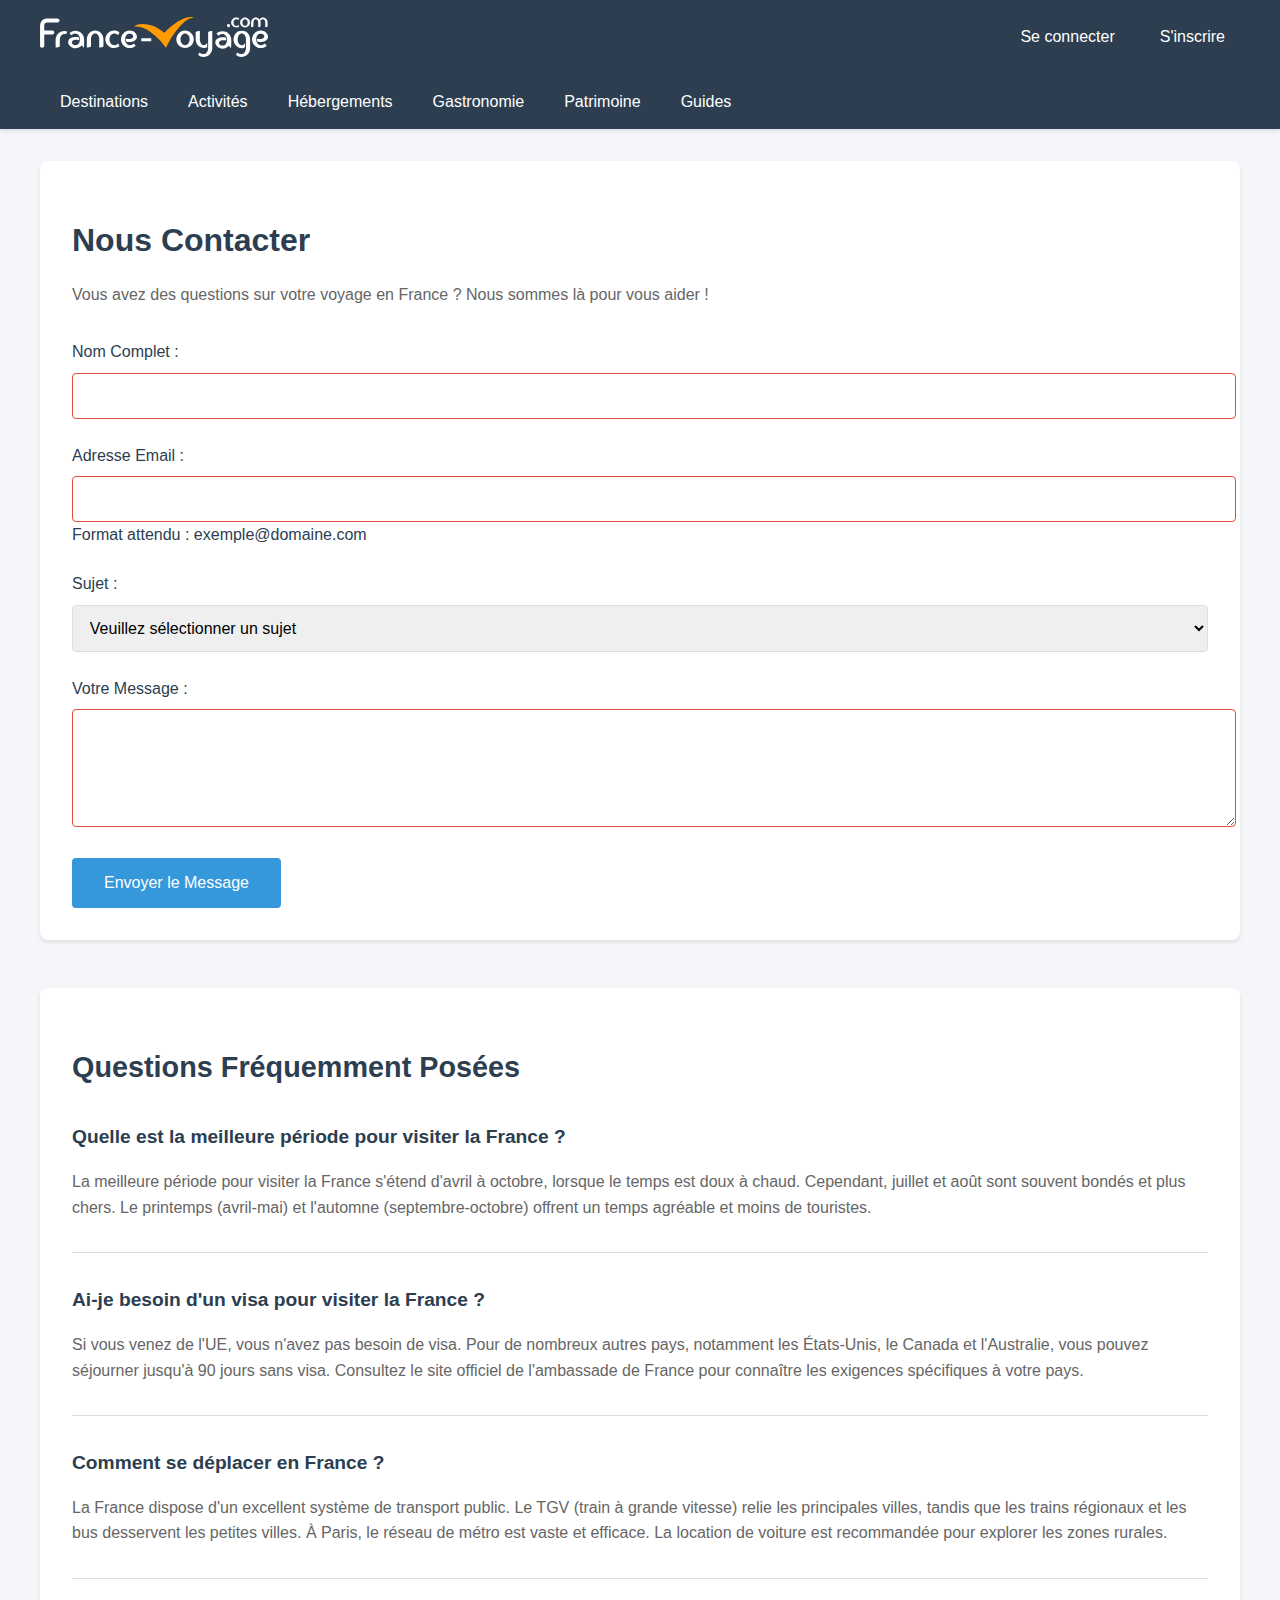
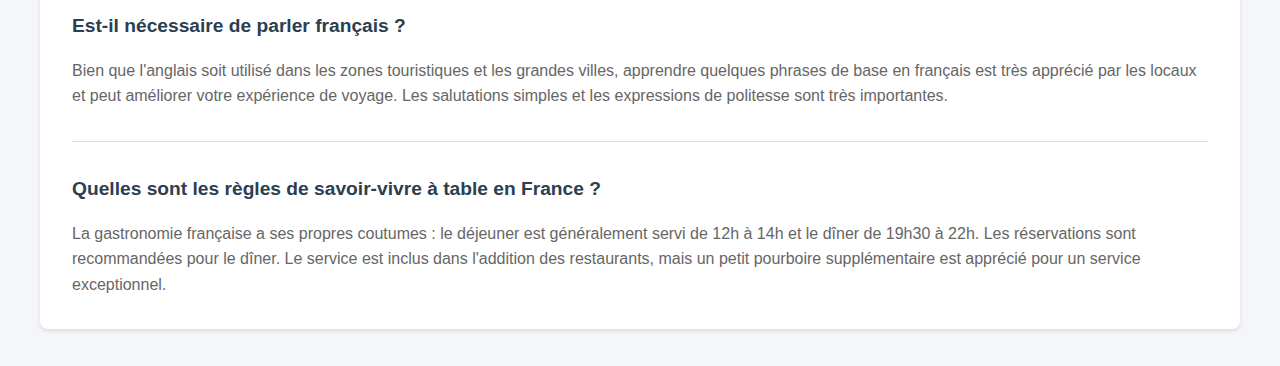
==== page/contact.html @ 41523164 "add css" ====
<!DOCTYPE html>
<html lang="fr">
  <head>
    <meta charset="UTF-8" />
    <meta name="viewport" content="width=device-width, initial-scale=1.0" />
    <meta
      name="description"
      content="Contactez-nous pour toutes vos questions sur le voyage en France. Trouvez des réponses aux questions fréquentes sur le tourisme français."
    />
    <link rel="stylesheet" type="text/css" href="../css/header.css" />
    <link rel="stylesheet" type="text/css" href="../css/contact.css" />
    <title>Nous Contacter | Guide de Voyage en France</title>
  </head>
  <body>
    <header role="banner">
      <div class="top-header">
        <div class="logo">
          <img src="/image/logo_name.svg" alt="Logo France Voyage" />
        </div>
        <div class="nav-buttons">
          <a href="#" aria-label="Se connecter">Se connecter</a>
          <a href="#" aria-label="S'inscrire">S'inscrire</a>
        </div>
      </div>

      <nav aria-label="Navigation principale">
        <div class="main-nav">
          <a href="#" aria-label="Destinations">Destinations</a>
          <a href="#" aria-label="Activités">Activités</a>
          <a href="#" aria-label="Hébergements">Hébergements</a>
          <a href="#" aria-label="Gastronomie">Gastronomie</a>
          <a href="#" aria-label="Patrimoine">Patrimoine</a>
          <a href="#" aria-label="Guides de voyage">Guides</a>
        </div>
      </nav>
    </header>
    <main id="contenu-principal" role="main">
      <section class="contact-form" aria-labelledby="titre-contact">
        <h1 id="titre-contact">Nous Contacter</h1>
        <p>
          Vous avez des questions sur votre voyage en France ? Nous sommes là
          pour vous aider !
        </p>
        <form
          action="/submit-form"
          method="POST"
          aria-label="Formulaire de contact"
          novalidate
        >
          <div class="form-group">
            <label for="nom">Nom Complet :</label>
            <input
              type="text"
              id="nom"
              name="nom"
              required
              aria-required="true"
              autocomplete="name"
              minlength="2"
              aria-invalid="false"
            />
          </div>
          <div class="form-group">
            <label for="email">Adresse Email :</label>
            <input
              type="email"
              id="email"
              name="email"
              required
              aria-required="true"
              autocomplete="email"
              aria-invalid="false"
              aria-describedby="email-aide"
            />
            <span id="email-aide" class="aide-formulaire"
              >Format attendu : exemple@domaine.com</span
            >
          </div>
          <div class="form-group">
            <label for="sujet">Sujet :</label>
            <select id="sujet" name="sujet" required aria-required="true">
              <option value="">Veuillez sélectionner un sujet</option>
              <option value="general">Question Générale</option>
              <option value="reservation">Questions de Réservation</option>
              <option value="transport">Transport</option>
              <option value="hebergement">Hébergement</option>
            </select>
          </div>
          <div class="form-group">
            <label for="message">Votre Message :</label>
            <textarea
              id="message"
              name="message"
              rows="5"
              required
              aria-required="true"
              aria-invalid="false"
              minlength="10"
            ></textarea>
          </div>
          <button type="submit" aria-label="Envoyer le formulaire de contact">
            Envoyer le Message
          </button>
        </form>
      </section>

      <section class="faq" aria-labelledby="titre-faq">
        <h2 id="titre-faq">Questions Fréquemment Posées</h2>

        <div class="faq-item" role="article">
          <h3 id="faq-periode">
            Quelle est la meilleure période pour visiter la France ?
          </h3>
          <p>
            La meilleure période pour visiter la France s'étend d'avril à
            octobre, lorsque le temps est doux à chaud. Cependant, juillet et
            août sont souvent bondés et plus chers. Le printemps (avril-mai) et
            l'automne (septembre-octobre) offrent un temps agréable et moins de
            touristes.
          </p>
        </div>

        <div class="faq-item" role="article">
          <h3 id="faq-visa">Ai-je besoin d'un visa pour visiter la France ?</h3>
          <p>
            Si vous venez de l'UE, vous n'avez pas besoin de visa. Pour de
            nombreux autres pays, notamment les États-Unis, le Canada et
            l'Australie, vous pouvez séjourner jusqu'à 90 jours sans visa.
            Consultez le site officiel de l'ambassade de France pour connaître
            les exigences spécifiques à votre pays.
          </p>
        </div>

        <div class="faq-item" role="article">
          <h3 id="faq-transport">Comment se déplacer en France ?</h3>
          <p>
            La France dispose d'un excellent système de transport public. Le TGV
            (train à grande vitesse) relie les principales villes, tandis que
            les trains régionaux et les bus desservent les petites villes. À
            Paris, le réseau de métro est vaste et efficace. La location de
            voiture est recommandée pour explorer les zones rurales.
          </p>
        </div>

        <div class="faq-item" role="article">
          <h3 id="faq-langue">Est-il nécessaire de parler français ?</h3>
          <p>
            Bien que l'anglais soit utilisé dans les zones touristiques et les
            grandes villes, apprendre quelques phrases de base en français est
            très apprécié par les locaux et peut améliorer votre expérience de
            voyage. Les salutations simples et les expressions de politesse sont
            très importantes.
          </p>
        </div>

        <div class="faq-item" role="article">
          <h3 id="faq-repas">
            Quelles sont les règles de savoir-vivre à table en France ?
          </h3>
          <p>
            La gastronomie française a ses propres coutumes : le déjeuner est
            généralement servi de 12h à 14h et le dîner de 19h30 à 22h. Les
            réservations sont recommandées pour le dîner. Le service est inclus
            dans l'addition des restaurants, mais un petit pourboire
            supplémentaire est apprécié pour un service exceptionnel.
          </p>
        </div>
      </section>
    </main>
    <footer role="contentinfo"></footer>
  </body>
</html>
---- css/header.css ----
:root {
  --white: #ffffff;
  --primary-color: #2c3e50;
  --secondary-color: #3498db;
  --text-color: #2c3e50;
  --light-gray: #f5f6fa;
}

/* En-tête */
header {
  background-color: var(--white);
  box-shadow: 0 2px 4px rgba(0, 0, 0, 0.1);
  position: relative;
  z-index: 100;
  background-color: var(--primary-color);
}

.top-header {
  display: flex;
  justify-content: space-between;
  align-items: center;
  padding: 1rem;
  max-width: 1200px;
  margin: 0 auto;
}

.logo {
  display: flex;
  align-items: center;
}

.logo img {
  height: 40px;
  margin-right: 10px;
}

.logo h1 {
  font-size: 1.5rem;
  color: var(--secondary-color);
}

.nav-buttons {
  display: flex;
  gap: 15px;
}

.nav-buttons a {
  text-decoration: none;
  color: var(--white);
  font-weight: 500;
  padding: 8px 15px;
  border-radius: 4px;
  transition: background-color 0.3s;
}

.nav-buttons a:hover,
.nav-buttons a:focus {
  background-color: rgba(255, 255, 255, 0.1);
}

nav {
  background-color: var(--primary-color);
}

.main-nav {
  display: flex;
  max-width: 1200px;
  margin: 0 auto;
}

.main-nav a {
  color: var(--white);
  text-decoration: none;
  padding: 15px 20px;
  font-weight: 500;
  transition: background-color 0.3s;
}

.main-nav a:hover,
.main-nav a:focus {
  background-color: rgba(255, 255, 255, 0.1);
}

/* Responsive Design */
@media (max-width: 768px) {
  .top-header {
    flex-direction: column;
    gap: 1rem;
  }

  .main-nav {
    flex-wrap: wrap;
    justify-content: center;
  }

  .nav-buttons {
    width: 100%;
    justify-content: center;
  }
}
---- css/contact.css ----
/* Base styles and variables */
:root {
  --primary-color: #2c3e50;
  --secondary-color: #3498db;
  --background-color: #f5f6fa;
  --text-color: #2c3e50;
  --border-color: #dcdde1;
  --success-color: #27ae60;
  --error-color: #e74c3c;
  --shadow: 0 2px 4px rgba(0, 0, 0, 0.1);
  --transition: all 0.3s ease;
}

/* General styles */
body {
  font-family: "Segoe UI", Tahoma, Geneva, Verdana, sans-serif;
  line-height: 1.6;
  color: var(--text-color);
  background-color: var(--background-color);
  margin: 0;
  padding: 0;
}

main {
  max-width: 1200px;
  margin: 2rem auto;
  padding: 0 1rem;
}

/* Contact Form Section */
.contact-form {
  background: white;
  padding: 2rem;
  border-radius: 8px;
  box-shadow: var(--shadow);
  margin-bottom: 3rem;
}

.contact-form h1 {
  color: var(--primary-color);
  margin-bottom: 1rem;
  font-size: 2rem;
}

.contact-form p {
  color: #666;
  margin-bottom: 2rem;
}

/* Form styles */
.form-group {
  margin-bottom: 1.5rem;
}

label {
  display: block;
  margin-bottom: 0.5rem;
  color: var(--primary-color);
  font-weight: 500;
}

input,
select,
textarea {
  width: 100%;
  padding: 0.8rem;
  border: 1px solid var(--border-color);
  border-radius: 4px;
  font-size: 1rem;
  transition: var(--transition);
}

input:focus,
select:focus,
textarea:focus {
  outline: none;
  border-color: var(--secondary-color);
  box-shadow: 0 0 0 2px rgba(52, 152, 219, 0.2);
}

button[type="submit"] {
  background-color: var(--secondary-color);
  color: white;
  padding: 1rem 2rem;
  border: none;
  border-radius: 4px;
  font-size: 1rem;
  cursor: pointer;
  transition: var(--transition);
}

button[type="submit"]:hover {
  background-color: #2980b9;
  transform: translateY(-1px);
}

button[type="submit"]:active {
  transform: translateY(0);
}

/* FAQ Section */
.faq {
  background: white;
  padding: 2rem;
  border-radius: 8px;
  box-shadow: var(--shadow);
}

.faq h2 {
  color: var(--primary-color);
  margin-bottom: 2rem;
  font-size: 1.8rem;
}

.faq-item {
  margin-bottom: 2rem;
  padding-bottom: 2rem;
  border-bottom: 1px solid var(--border-color);
}

.faq-item:last-child {
  border-bottom: none;
  margin-bottom: 0;
  padding-bottom: 0;
}

.faq-item h3 {
  color: var(--primary-color);
  margin-bottom: 1rem;
  font-size: 1.2rem;
}

.faq-item p {
  color: #666;
  margin: 0;
}

/* Responsive Design */
@media (max-width: 768px) {
  main {
    margin: 1rem auto;
  }

  .contact-form,
  .faq {
    padding: 1.5rem;
  }

  button[type="submit"] {
    width: 100%;
  }
}

/* Accessibility */
@media (prefers-reduced-motion: reduce) {
  * {
    transition: none !important;
  }
}

/* Focus styles for accessibility */
:focus {
  outline: 2px solid var(--secondary-color);
  outline-offset: 2px;
}

/* Form validation visual feedback */
input:invalid,
textarea:invalid {
  border-color: var(--error-color);
}

input:valid,
textarea:valid {
  border-color: var(--success-color);
}

/* Print styles */
@media print {
  .contact-form button {
    display: none;
  }

  body {
    background: white;
  }

  .contact-form,
  .faq {
    box-shadow: none;
    border: 1px solid #ddd;
  }
}
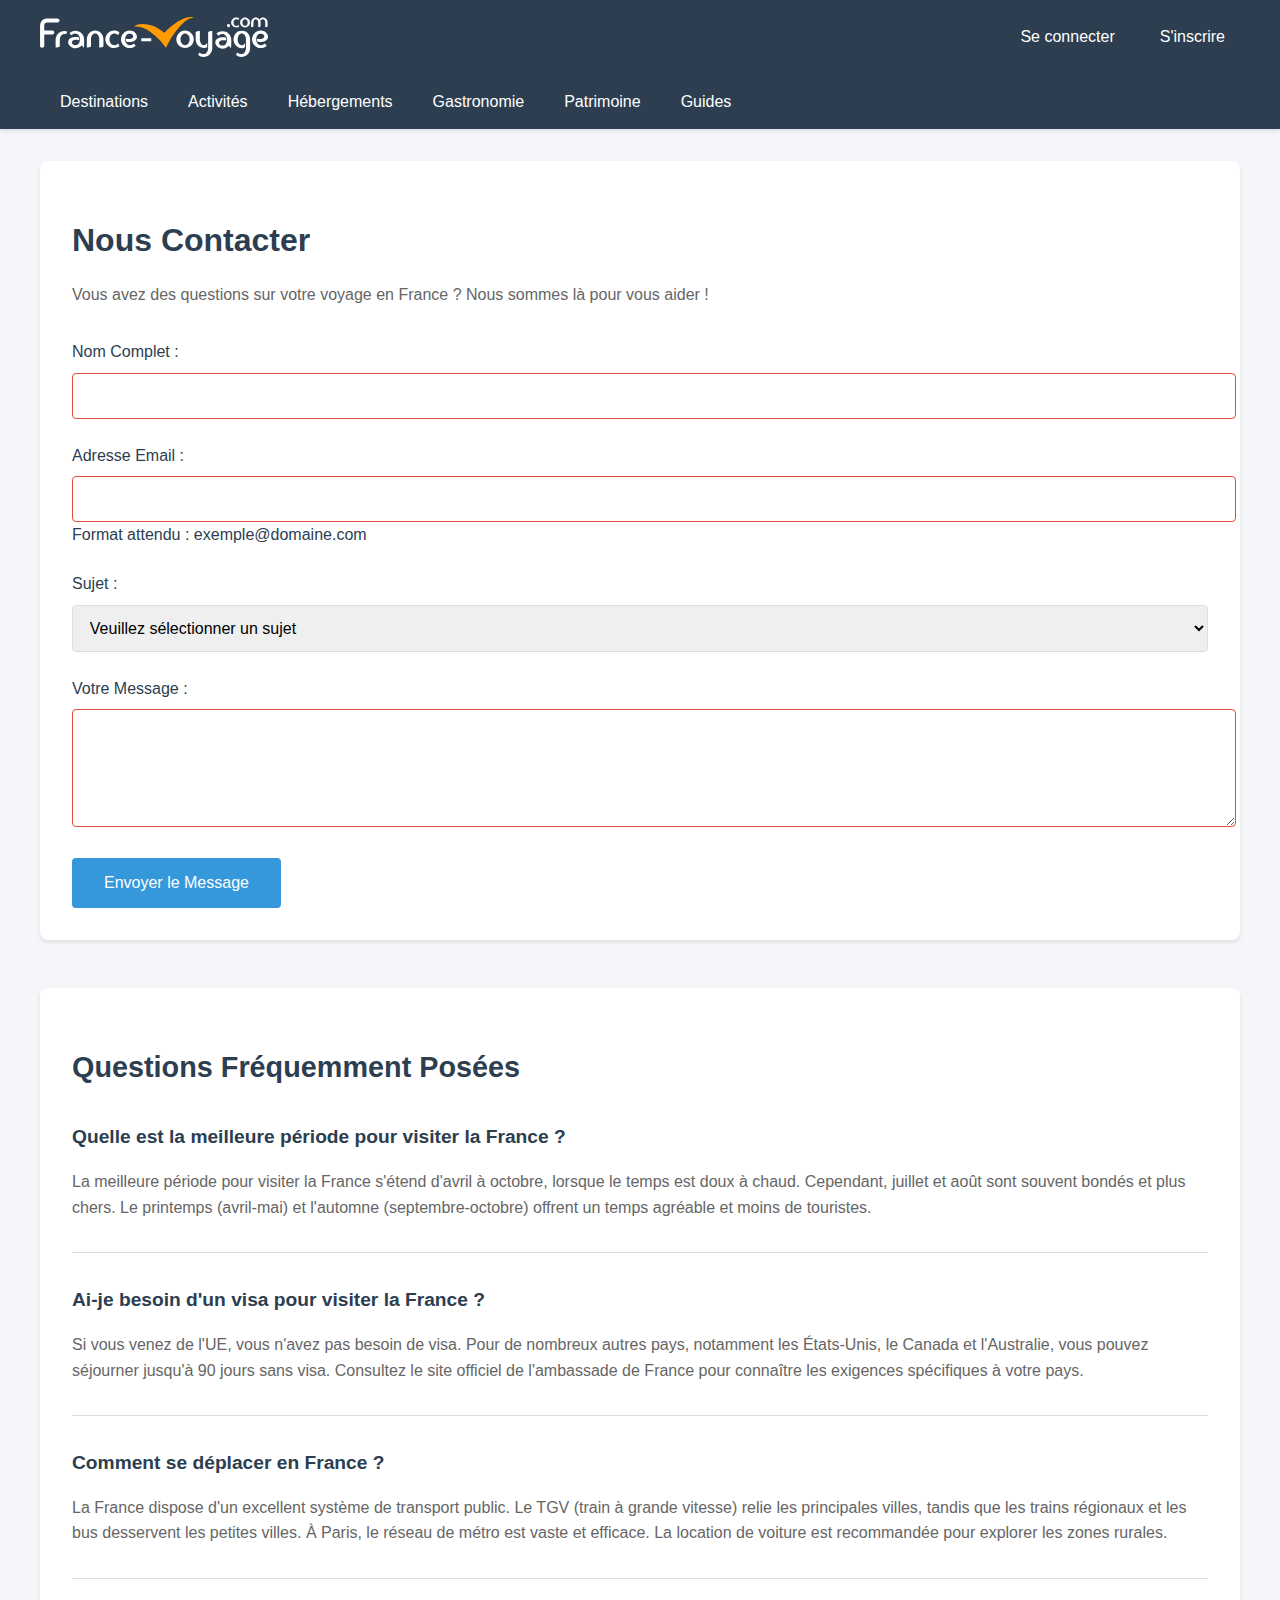
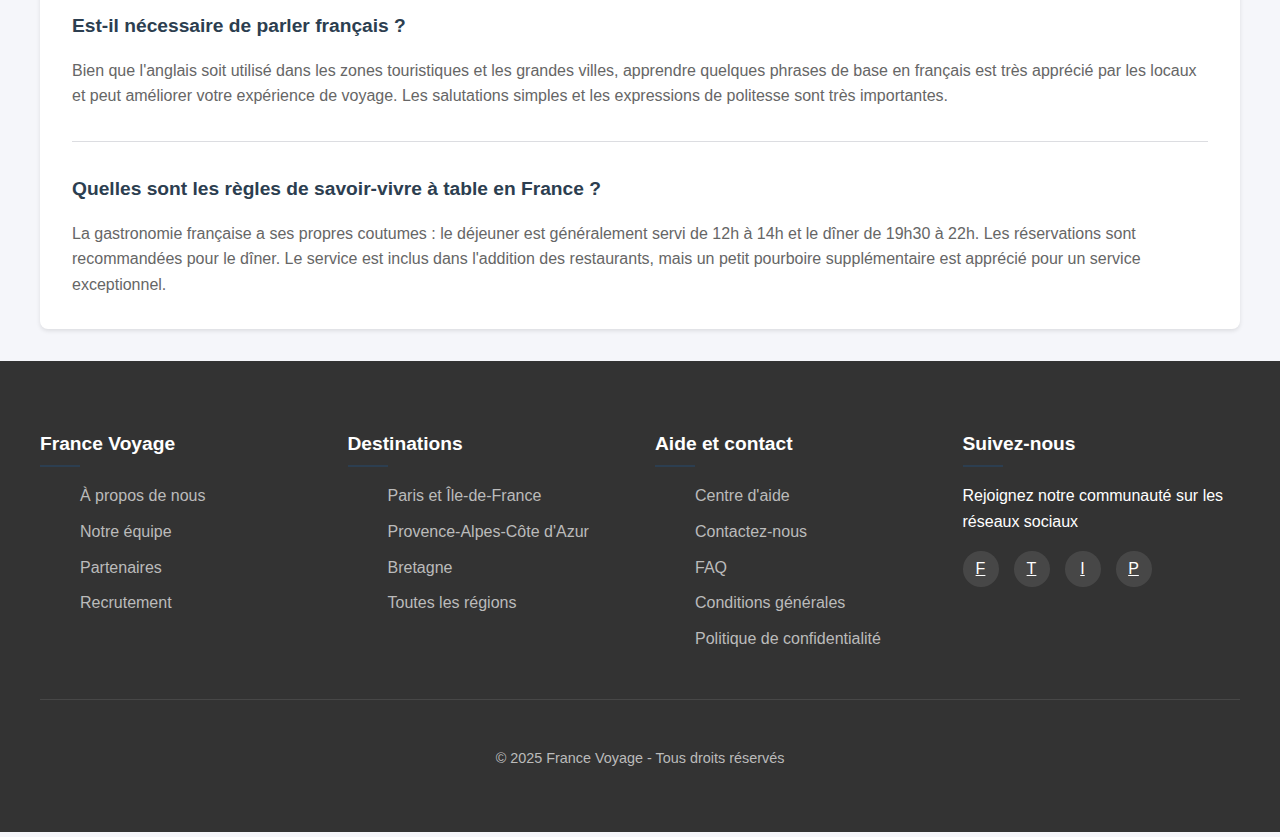
==== commit 72a469af: "feat: footer" ====
--- a/page/contact.html
+++ b/page/contact.html
@@ -167,6 +167,55 @@
         </div>
       </section>
     </main>
-    <footer role="contentinfo"></footer>
+    <!-- <footer role="contentinfo"></footer> -->
+    <footer>
+        <div class="footer-container">
+            <div class="footer-column">
+                <h3>France Voyage</h3>
+                <ul class="footer-links">
+                    <li><a href="#" aria-label="À propos de nous">À propos de nous</a></li>
+                    <li><a href="#" aria-label="Notre équipe">Notre équipe</a></li>
+                    <li><a href="#" aria-label="Partenaires">Partenaires</a></li>
+                    <li><a href="#" aria-label="Recrutement">Recrutement</a></li>
+                </ul>
+            </div>
+    
+            <div class="footer-column">
+                <h3>Destinations</h3>
+                <ul class="footer-links">
+                    <li><a href="#" aria-label="Paris et Île-de-France">Paris et Île-de-France</a></li>
+                    <li><a href="#" aria-label="Provence-Alpes-Côte d'Azur">Provence-Alpes-Côte d'Azur</a></li>
+                    <li><a href="#" aria-label="Bretagne">Bretagne</a></li>
+                    <li><a href="#" aria-label="Toutes les régions">Toutes les régions</a></li>
+                </ul>
+            </div>
+    
+            <div class="footer-column">
+                <h3>Aide et contact</h3>
+                <ul class="footer-links">
+                    <li><a href="#" aria-label="Centre d'aide">Centre d'aide</a></li>
+                    <li><a href="#" aria-label="Contactez-nous">Contactez-nous</a></li>
+                    <li><a href="#" aria-label="FAQ">FAQ</a></li>
+                    <li><a href="#" aria-label="Conditions générales">Conditions générales</a></li>
+                    <li><a href="#" aria-label="Politique de confidentialité">Politique de confidentialité</a></li>
+                </ul>
+            </div>
+    
+            <div class="footer-column">
+                <h3>Suivez-nous</h3>
+                <p>Rejoignez notre communauté sur les réseaux sociaux</p>
+                <div class="social-links">
+                    <a href="#" aria-label="Facebook">F</a>
+                    <a href="#" aria-label="Twitter">T</a>
+                    <a href="#" aria-label="Instagram">I</a>
+                    <a href="#" aria-label="Pinterest">P</a>
+                </div>
+            </div>
+        </div>
+    
+        <div class="bottom-footer">
+            <p>&copy; 2025 France Voyage - Tous droits réservés</p>
+        </div>
+    </footer>
   </body>
 </html>
--- a/css/contact.css
+++ b/css/contact.css
@@ -135,6 +135,87 @@
   margin: 0;
 }
 
+footer {
+    background-color: #333;
+    color: var(--white);
+    padding: 3rem 1rem;
+}
+
+.footer-container {
+    max-width: 1200px;
+    margin: 0 auto;
+    display: grid;
+    grid-template-columns: repeat(auto-fit, minmax(250px, 1fr));
+    gap: 30px;
+}
+
+.footer-column h3 {
+    color: var(--white);
+    margin-bottom: 1.5rem;
+    font-size: 1.2rem;
+    position: relative;
+}
+
+.footer-column h3::after {
+    content: '';
+    position: absolute;
+    left: 0;
+    bottom: -8px;
+    width: 40px;
+    height: 2px;
+    background-color: var(--primary-color);
+}
+
+.footer-links {
+    list-style: none;
+}
+
+.footer-links li {
+    margin-bottom: 10px;
+}
+
+.footer-links a {
+    color: #bbb;
+    text-decoration: none;
+    transition: color 0.3s;
+}
+
+.footer-links a:hover, .footer-links a:focus {
+    color: var(--white);
+}
+
+.social-links {
+    display: flex;
+    gap: 15px;
+    margin-top: 15px;
+}
+
+.social-links a {
+    display: inline-block;
+    width: 36px;
+    height: 36px;
+    background-color: rgba(255, 255, 255, 0.1);
+    border-radius: 50%;
+    text-align: center;
+    line-height: 36px;
+    color: var(--white);
+    transition: background-color 0.3s;
+}
+
+.social-links a:hover, .social-links a:focus {
+    background-color: var(--primary-color);
+}
+
+.bottom-footer {
+    max-width: 1200px;
+    margin: 2rem auto 0;
+    padding-top: 2rem;
+    border-top: 1px solid rgba(255, 255, 255, 0.1);
+    text-align: center;
+    color: #bbb;
+    font-size: 0.9rem;
+}
+
 /* Responsive Design */
 @media (max-width: 768px) {
   main {
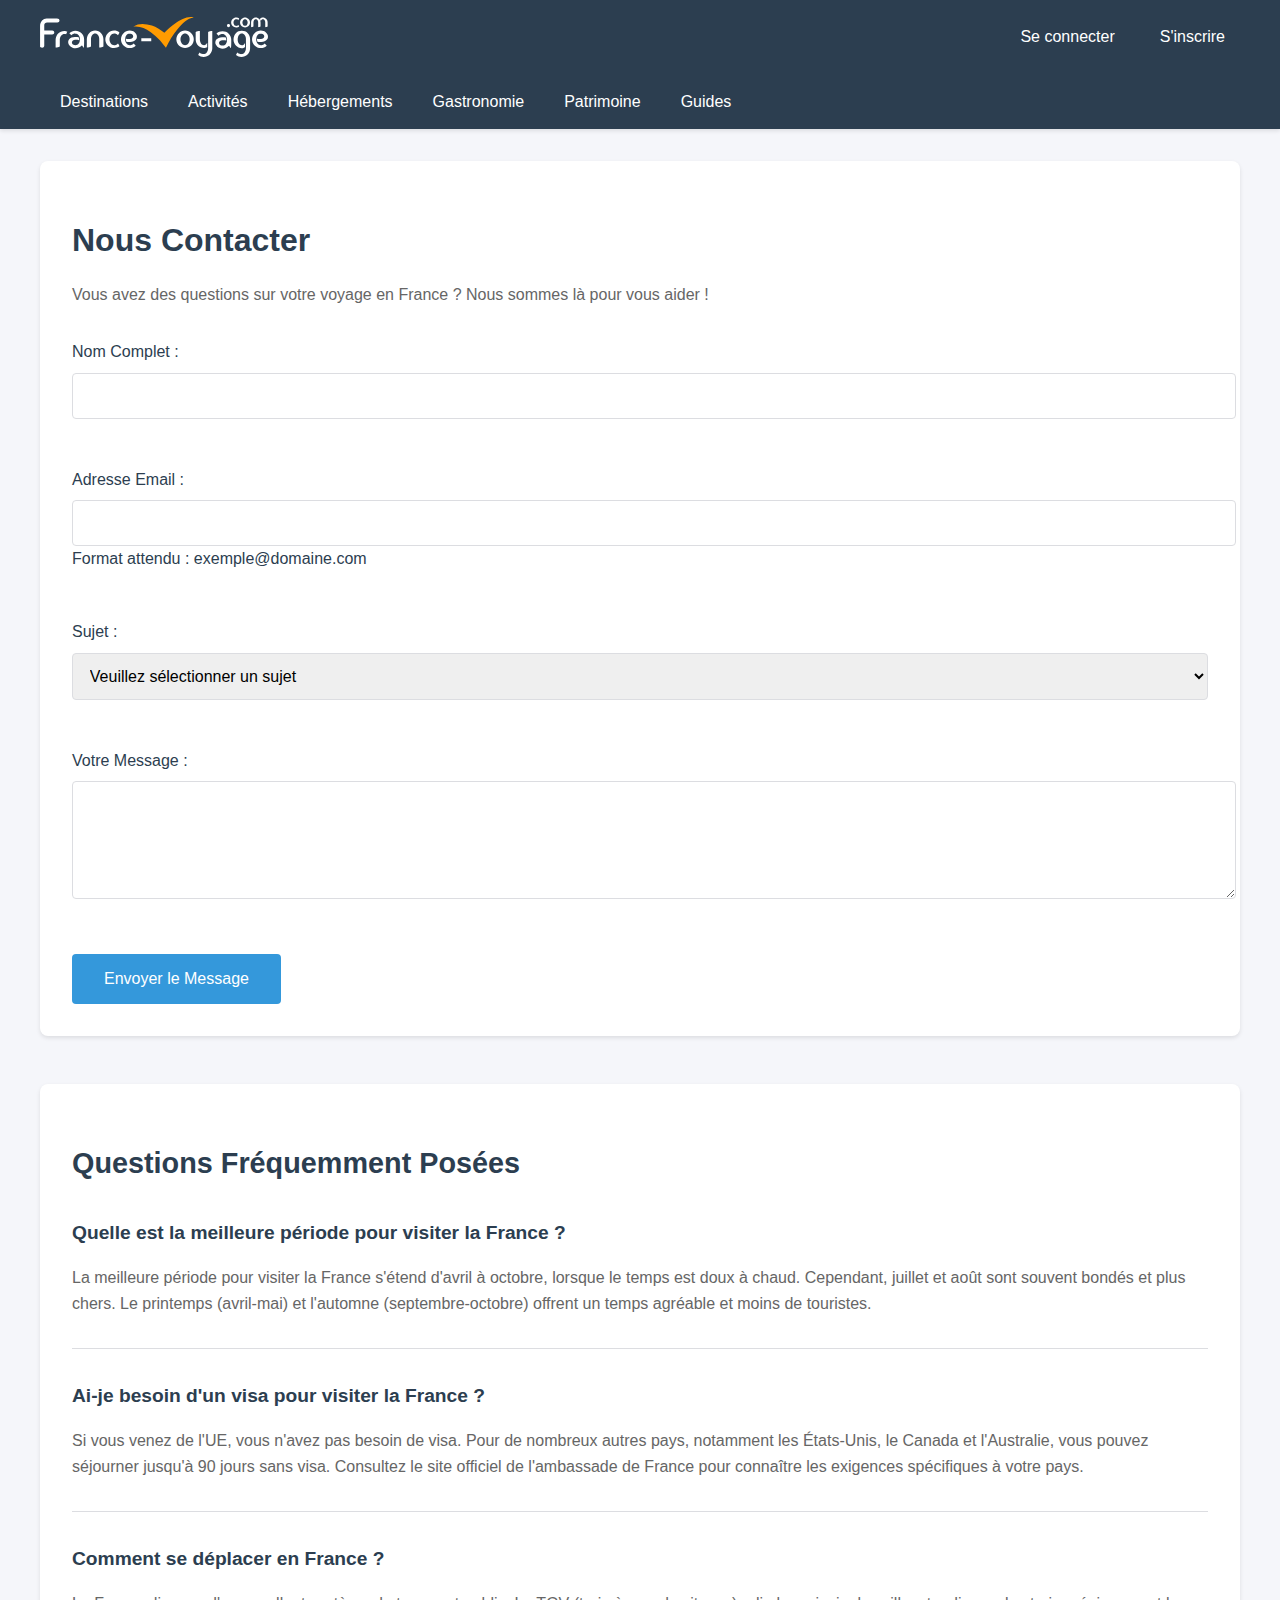
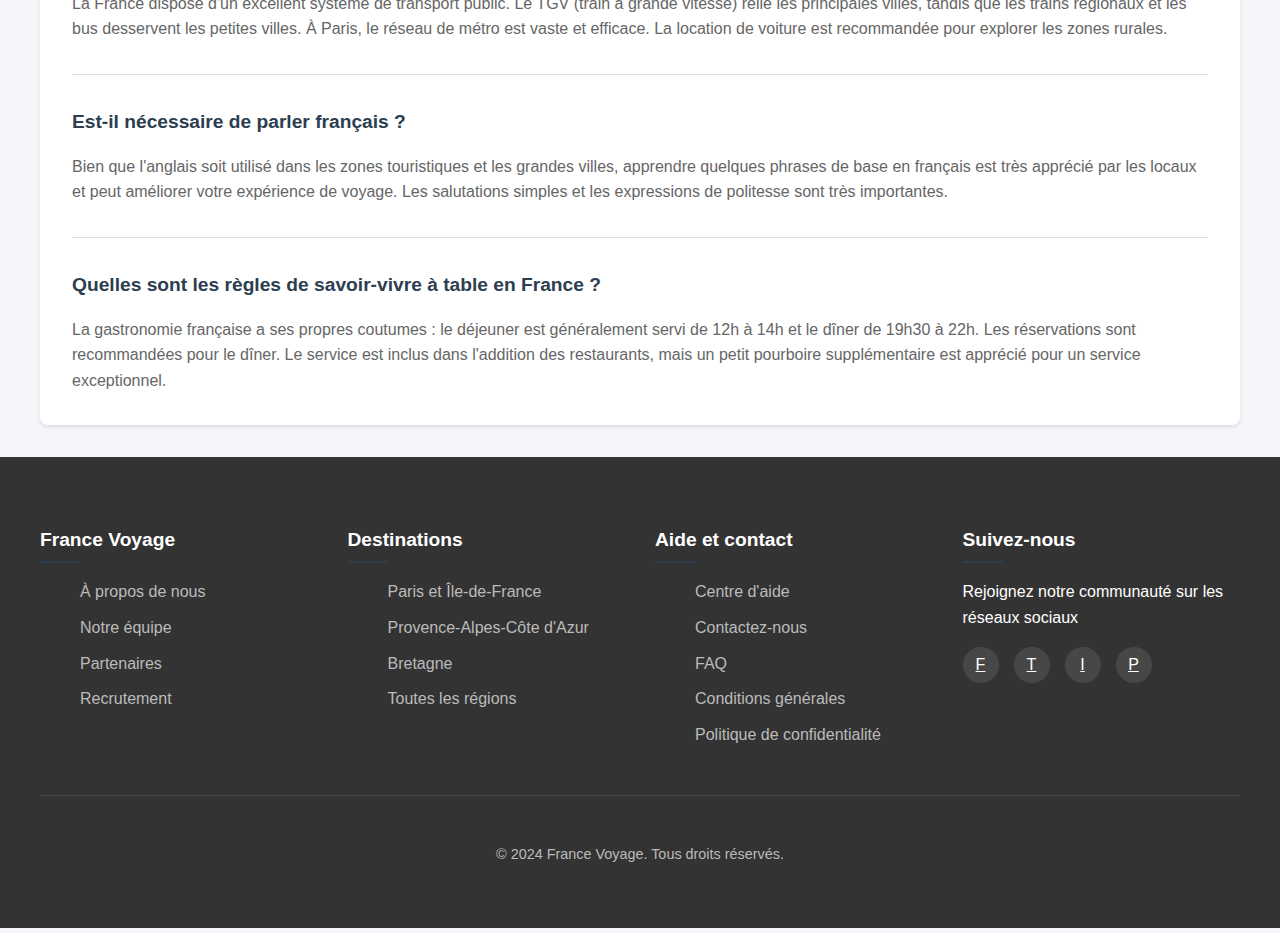
==== commit 7a669336: "feat: gestion des erreurs avec VoiceOver" ====
--- a/page/contact.html
+++ b/page/contact.html
@@ -46,6 +46,7 @@
           method="POST"
           aria-label="Formulaire de contact"
           novalidate
+          class="contact-form-validate"
         >
           <div class="form-group">
             <label for="nom">Nom Complet :</label>
@@ -58,7 +59,9 @@
               autocomplete="name"
               minlength="2"
               aria-invalid="false"
+              aria-describedby="nom-error"
             />
+            <div id="nom-error" class="error-message" role="alert"></div>
           </div>
           <div class="form-group">
             <label for="email">Adresse Email :</label>
@@ -70,21 +73,30 @@
               aria-required="true"
               autocomplete="email"
               aria-invalid="false"
-              aria-describedby="email-aide"
+              aria-describedby="email-error email-aide"
             />
             <span id="email-aide" class="aide-formulaire"
               >Format attendu : exemple@domaine.com</span
             >
+            <div id="email-error" class="error-message" role="alert"></div>
           </div>
           <div class="form-group">
             <label for="sujet">Sujet :</label>
-            <select id="sujet" name="sujet" required aria-required="true">
+            <select
+              id="sujet"
+              name="sujet"
+              required
+              aria-required="true"
+              aria-invalid="false"
+              aria-describedby="sujet-error"
+            >
               <option value="">Veuillez sélectionner un sujet</option>
               <option value="general">Question Générale</option>
               <option value="reservation">Questions de Réservation</option>
               <option value="transport">Transport</option>
               <option value="hebergement">Hébergement</option>
             </select>
+            <div id="sujet-error" class="error-message" role="alert"></div>
           </div>
           <div class="form-group">
             <label for="message">Votre Message :</label>
@@ -96,7 +108,9 @@
               aria-required="true"
               aria-invalid="false"
               minlength="10"
+              aria-describedby="message-error"
             ></textarea>
+            <div id="message-error" class="error-message" role="alert"></div>
           </div>
           <button type="submit" aria-label="Envoyer le formulaire de contact">
             Envoyer le Message
@@ -169,53 +183,74 @@
     </main>
     <!-- <footer role="contentinfo"></footer> -->
     <footer>
-        <div class="footer-container">
-            <div class="footer-column">
-                <h3>France Voyage</h3>
-                <ul class="footer-links">
-                    <li><a href="#" aria-label="À propos de nous">À propos de nous</a></li>
-                    <li><a href="#" aria-label="Notre équipe">Notre équipe</a></li>
-                    <li><a href="#" aria-label="Partenaires">Partenaires</a></li>
-                    <li><a href="#" aria-label="Recrutement">Recrutement</a></li>
-                </ul>
-            </div>
-    
-            <div class="footer-column">
-                <h3>Destinations</h3>
-                <ul class="footer-links">
-                    <li><a href="#" aria-label="Paris et Île-de-France">Paris et Île-de-France</a></li>
-                    <li><a href="#" aria-label="Provence-Alpes-Côte d'Azur">Provence-Alpes-Côte d'Azur</a></li>
-                    <li><a href="#" aria-label="Bretagne">Bretagne</a></li>
-                    <li><a href="#" aria-label="Toutes les régions">Toutes les régions</a></li>
-                </ul>
-            </div>
-    
-            <div class="footer-column">
-                <h3>Aide et contact</h3>
-                <ul class="footer-links">
-                    <li><a href="#" aria-label="Centre d'aide">Centre d'aide</a></li>
-                    <li><a href="#" aria-label="Contactez-nous">Contactez-nous</a></li>
-                    <li><a href="#" aria-label="FAQ">FAQ</a></li>
-                    <li><a href="#" aria-label="Conditions générales">Conditions générales</a></li>
-                    <li><a href="#" aria-label="Politique de confidentialité">Politique de confidentialité</a></li>
-                </ul>
-            </div>
-    
-            <div class="footer-column">
-                <h3>Suivez-nous</h3>
-                <p>Rejoignez notre communauté sur les réseaux sociaux</p>
-                <div class="social-links">
-                    <a href="#" aria-label="Facebook">F</a>
-                    <a href="#" aria-label="Twitter">T</a>
-                    <a href="#" aria-label="Instagram">I</a>
-                    <a href="#" aria-label="Pinterest">P</a>
-                </div>
-            </div>
-        </div>
-    
-        <div class="bottom-footer">
-            <p>&copy; 2025 France Voyage - Tous droits réservés</p>
-        </div>
+      <div class="footer-container">
+        <div class="footer-column">
+          <h3>France Voyage</h3>
+          <ul class="footer-links">
+            <li>
+              <a href="#" aria-label="À propos de nous">À propos de nous</a>
+            </li>
+            <li><a href="#" aria-label="Notre équipe">Notre équipe</a></li>
+            <li><a href="#" aria-label="Partenaires">Partenaires</a></li>
+            <li><a href="#" aria-label="Recrutement">Recrutement</a></li>
+          </ul>
+        </div>
+
+        <div class="footer-column">
+          <h3>Destinations</h3>
+          <ul class="footer-links">
+            <li>
+              <a href="#" aria-label="Paris et Île-de-France"
+                >Paris et Île-de-France</a
+              >
+            </li>
+            <li>
+              <a href="#" aria-label="Provence-Alpes-Côte d'Azur"
+                >Provence-Alpes-Côte d'Azur</a
+              >
+            </li>
+            <li><a href="#" aria-label="Bretagne">Bretagne</a></li>
+            <li>
+              <a href="#" aria-label="Toutes les régions">Toutes les régions</a>
+            </li>
+          </ul>
+        </div>
+
+        <div class="footer-column">
+          <h3>Aide et contact</h3>
+          <ul class="footer-links">
+            <li><a href="#" aria-label="Centre d'aide">Centre d'aide</a></li>
+            <li><a href="#" aria-label="Contactez-nous">Contactez-nous</a></li>
+            <li><a href="#" aria-label="FAQ">FAQ</a></li>
+            <li>
+              <a href="#" aria-label="Conditions générales"
+                >Conditions générales</a
+              >
+            </li>
+            <li>
+              <a href="#" aria-label="Politique de confidentialité"
+                >Politique de confidentialité</a
+              >
+            </li>
+          </ul>
+        </div>
+
+        <div class="footer-column">
+          <h3>Suivez-nous</h3>
+          <p>Rejoignez notre communauté sur les réseaux sociaux</p>
+          <div class="social-links">
+            <a href="#" aria-label="Facebook">F</a>
+            <a href="#" aria-label="Twitter">T</a>
+            <a href="#" aria-label="Instagram">I</a>
+            <a href="#" aria-label="Pinterest">P</a>
+          </div>
+        </div>
+      </div>
+
+      <div class="bottom-footer">
+        <p>&copy; 2024 France Voyage. Tous droits réservés.</p>
+      </div>
     </footer>
+    <script src="../js/contact.js"></script>
   </body>
 </html>
--- a/css/contact.css
+++ b/css/contact.css
@@ -49,6 +49,7 @@
 
 /* Form styles */
 .form-group {
+  position: relative;
   margin-bottom: 1.5rem;
 }
 
@@ -136,84 +137,86 @@
 }
 
 footer {
-    background-color: #333;
-    color: var(--white);
-    padding: 3rem 1rem;
+  background-color: #333;
+  color: var(--white);
+  padding: 3rem 1rem;
 }
 
 .footer-container {
-    max-width: 1200px;
-    margin: 0 auto;
-    display: grid;
-    grid-template-columns: repeat(auto-fit, minmax(250px, 1fr));
-    gap: 30px;
+  max-width: 1200px;
+  margin: 0 auto;
+  display: grid;
+  grid-template-columns: repeat(auto-fit, minmax(250px, 1fr));
+  gap: 30px;
 }
 
 .footer-column h3 {
-    color: var(--white);
-    margin-bottom: 1.5rem;
-    font-size: 1.2rem;
-    position: relative;
+  color: var(--white);
+  margin-bottom: 1.5rem;
+  font-size: 1.2rem;
+  position: relative;
 }
 
 .footer-column h3::after {
-    content: '';
-    position: absolute;
-    left: 0;
-    bottom: -8px;
-    width: 40px;
-    height: 2px;
-    background-color: var(--primary-color);
+  content: "";
+  position: absolute;
+  left: 0;
+  bottom: -8px;
+  width: 40px;
+  height: 2px;
+  background-color: var(--primary-color);
 }
 
 .footer-links {
-    list-style: none;
+  list-style: none;
 }
 
 .footer-links li {
-    margin-bottom: 10px;
+  margin-bottom: 10px;
 }
 
 .footer-links a {
-    color: #bbb;
-    text-decoration: none;
-    transition: color 0.3s;
-}
-
-.footer-links a:hover, .footer-links a:focus {
-    color: var(--white);
+  color: #bbb;
+  text-decoration: none;
+  transition: color 0.3s;
+}
+
+.footer-links a:hover,
+.footer-links a:focus {
+  color: var(--white);
 }
 
 .social-links {
-    display: flex;
-    gap: 15px;
-    margin-top: 15px;
+  display: flex;
+  gap: 15px;
+  margin-top: 15px;
 }
 
 .social-links a {
-    display: inline-block;
-    width: 36px;
-    height: 36px;
-    background-color: rgba(255, 255, 255, 0.1);
-    border-radius: 50%;
-    text-align: center;
-    line-height: 36px;
-    color: var(--white);
-    transition: background-color 0.3s;
-}
-
-.social-links a:hover, .social-links a:focus {
-    background-color: var(--primary-color);
+  display: inline-block;
+  width: 36px;
+  height: 36px;
+  background-color: rgba(255, 255, 255, 0.1);
+  border-radius: 50%;
+  text-align: center;
+  line-height: 36px;
+  color: var(--white);
+  transition: background-color 0.3s;
+}
+
+.social-links a:hover,
+.social-links a:focus {
+  background-color: var(--primary-color);
 }
 
 .bottom-footer {
-    max-width: 1200px;
-    margin: 2rem auto 0;
-    padding-top: 2rem;
-    border-top: 1px solid rgba(255, 255, 255, 0.1);
-    text-align: center;
-    color: #bbb;
-    font-size: 0.9rem;
+  max-width: 1200px;
+  margin: 2rem auto 0;
+  padding-top: 2rem;
+  border-top: 1px solid rgba(255, 255, 255, 0.1);
+  text-align: center;
+  color: #bbb;
+  font-size: 0.9rem;
 }
 
 /* Responsive Design */
@@ -245,15 +248,51 @@
   outline-offset: 2px;
 }
 
-/* Form validation visual feedback */
+/* Remove these general invalid/valid styles as they're causing the constant red color */
 input:invalid,
-textarea:invalid {
-  border-color: var(--error-color);
-}
-
+textarea:invalid,
 input:valid,
 textarea:valid {
+  border-color: var(--border-color); /* Reset to default border color */
+}
+
+/* Update the form validation styles */
+.form-group input,
+.form-group select,
+.form-group textarea {
+  border: 1px solid var(--border-color);
+  transition: all 0.3s ease;
+}
+
+/* Styles for error state */
+.form-group.has-error input,
+.form-group.has-error select,
+.form-group.has-error textarea {
+  border-color: var(--error-color);
+  background-color: rgba(231, 76, 60, 0.05);
+}
+
+/* Styles for success state */
+.form-group.is-valid input,
+.form-group.is-valid select,
+.form-group.is-valid textarea {
   border-color: var(--success-color);
+  background-color: rgba(39, 174, 96, 0.05);
+}
+
+/* Focus styles for different states */
+.form-group.has-error input:focus,
+.form-group.has-error select:focus,
+.form-group.has-error textarea:focus {
+  border-color: var(--error-color);
+  box-shadow: 0 0 0 2px rgba(231, 76, 60, 0.2);
+}
+
+.form-group.is-valid input:focus,
+.form-group.is-valid select:focus,
+.form-group.is-valid textarea:focus {
+  border-color: var(--success-color);
+  box-shadow: 0 0 0 2px rgba(39, 174, 96, 0.2);
 }
 
 /* Print styles */
@@ -272,3 +311,120 @@
     border: 1px solid #ddd;
   }
 }
+
+/* Form validation and error styles */
+.error-message {
+  display: block;
+  visibility: hidden;
+  color: var(--error-color);
+  font-size: 0.875rem;
+  margin-top: 0.5rem;
+  padding: 0.5rem;
+  background-color: rgba(231, 76, 60, 0.1);
+  border-radius: 4px;
+  font-weight: 500;
+}
+
+.form-group.has-error .error-message {
+  visibility: visible;
+}
+
+/* Amélioration de la visibilité des champs en erreur */
+.form-group.has-error input,
+.form-group.has-error select,
+.form-group.has-error textarea {
+  border-color: var(--error-color);
+  background-color: rgba(231, 76, 60, 0.05);
+  border-width: 2px;
+}
+
+/* Message général d'erreur du formulaire */
+.form-error-message {
+  display: block;
+  background-color: rgba(231, 76, 60, 0.1);
+  border-left: 4px solid var(--error-color);
+  color: var(--error-color);
+  padding: 1rem;
+  margin-bottom: 1.5rem;
+  border-radius: 4px;
+  font-weight: 500;
+}
+
+/* Message de succès du formulaire */
+.form-success-message {
+  display: block;
+  background-color: rgba(39, 174, 96, 0.1);
+  border-left: 4px solid var(--success-color);
+  color: var(--success-color);
+  padding: 1rem;
+  margin-bottom: 1.5rem;
+  border-radius: 4px;
+  font-weight: 500;
+}
+
+/* Shake animation for error fields */
+@keyframes shake {
+  0%,
+  100% {
+    transform: translateX(0);
+  }
+  25% {
+    transform: translateX(-10px);
+  }
+  75% {
+    transform: translateX(10px);
+  }
+}
+
+.shake {
+  animation: shake 0.5s cubic-bezier(0.36, 0.07, 0.19, 0.97) both;
+}
+
+/* Smooth scrolling for the whole page */
+html {
+  scroll-behavior: smooth;
+}
+
+/* Disable animations if user prefers reduced motion */
+@media (prefers-reduced-motion: reduce) {
+  .shake {
+    animation: none;
+  }
+
+  html {
+    scroll-behavior: auto;
+  }
+}
+
+/* Messages de formulaire */
+.form-error-message,
+.form-success-message {
+  padding: 1rem;
+  margin-bottom: 1.5rem;
+  border-radius: 4px;
+  font-weight: 500;
+  animation: slideDown 0.3s ease-out;
+}
+
+.form-error-message {
+  background-color: rgba(231, 76, 60, 0.1);
+  border-left: 4px solid var(--error-color);
+  color: var(--error-color);
+}
+
+.form-success-message {
+  background-color: rgba(39, 174, 96, 0.1);
+  border-left: 4px solid var(--success-color);
+  color: var(--success-color);
+}
+
+@keyframes slideDown {
+  from {
+    transform: translateY(-10px);
+    opacity: 0;
+  }
+  to {
+    transform: translateY(0);
+    opacity: 1;
+  }
+}
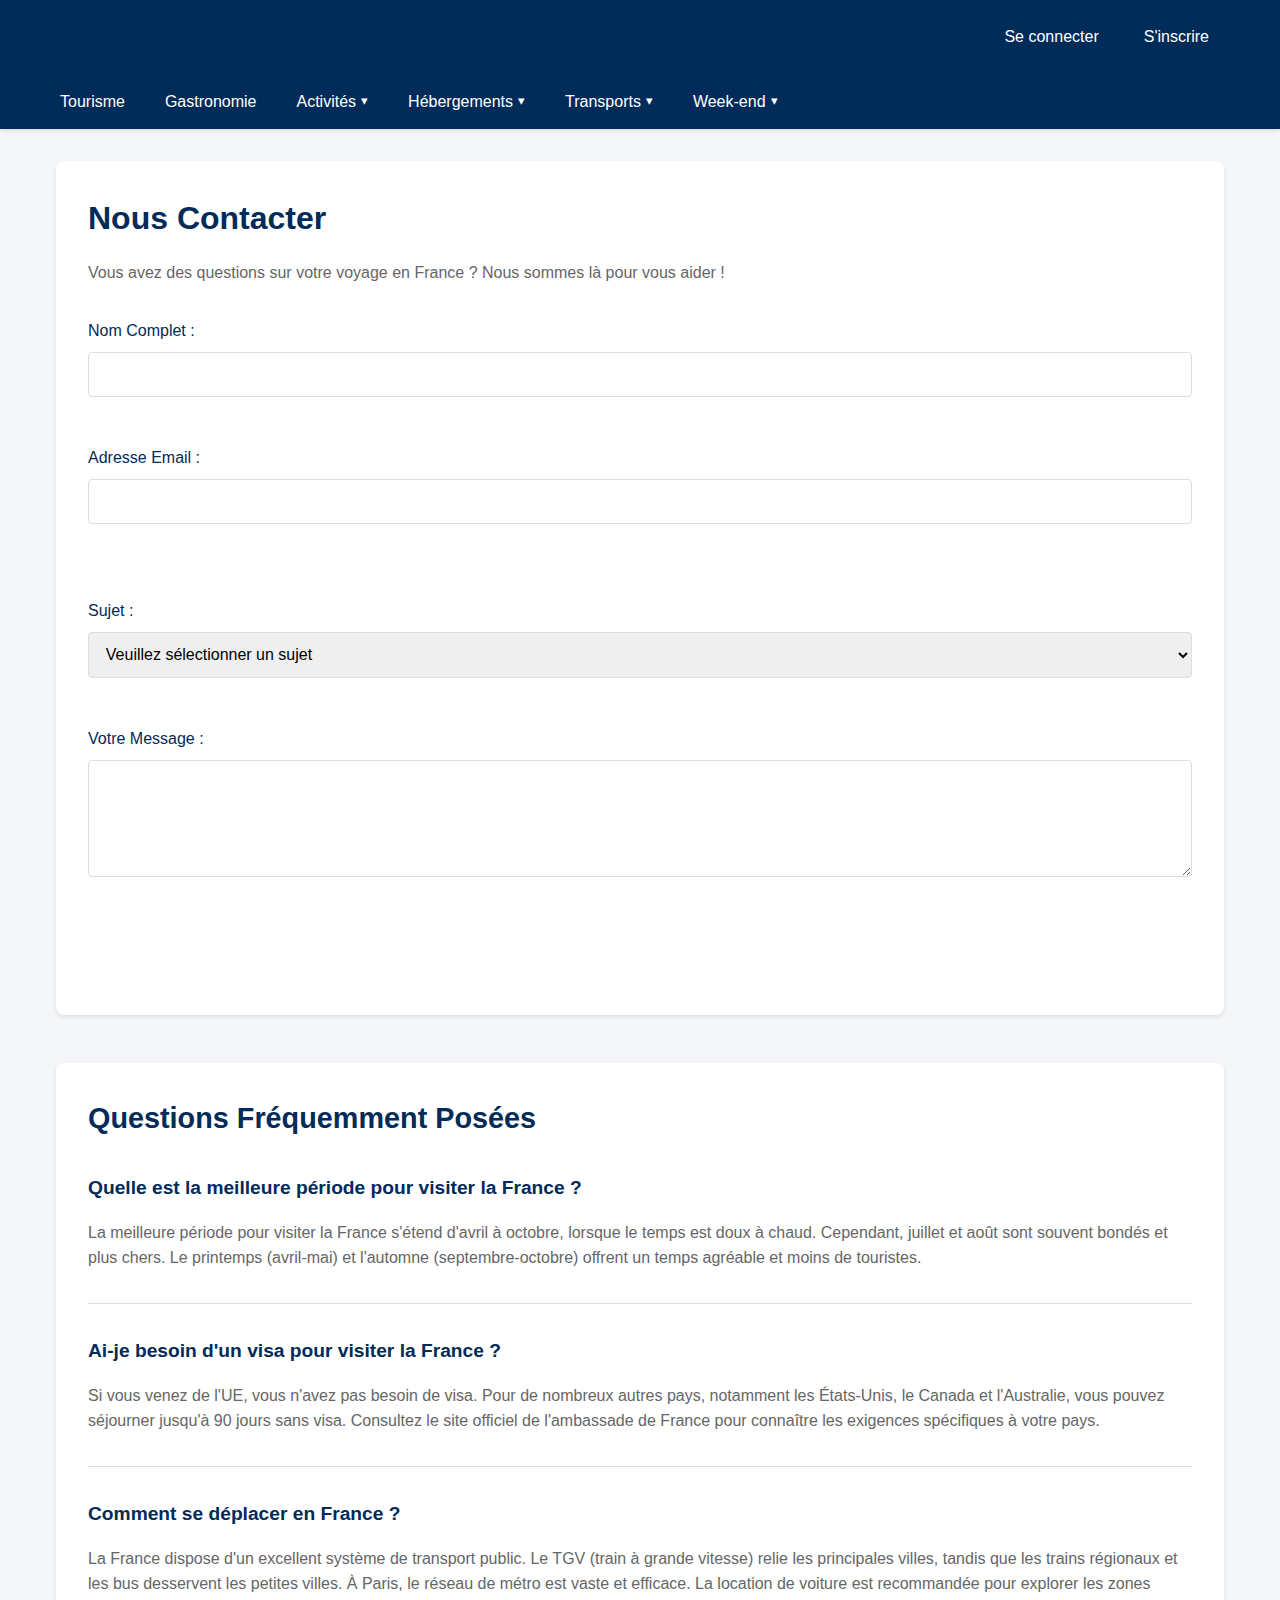
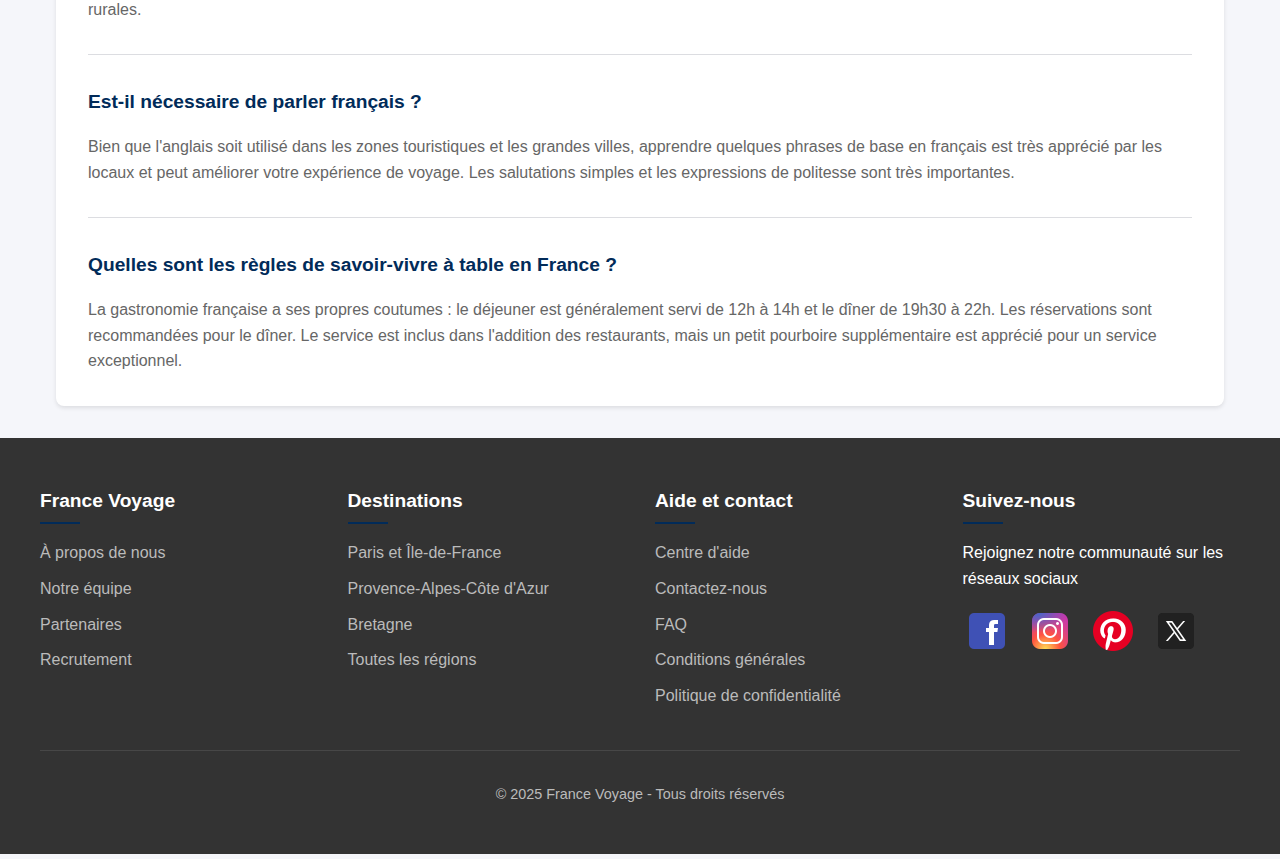
==== commit 67831fc5: "merge index + changement footer + header" ====
--- a/page/contact.html
+++ b/page/contact.html
@@ -7,15 +7,17 @@
       name="description"
       content="Contactez-nous pour toutes vos questions sur le voyage en France. Trouvez des réponses aux questions fréquentes sur le tourisme français."
     />
-    <link rel="stylesheet" type="text/css" href="../css/header.css" />
-    <link rel="stylesheet" type="text/css" href="../css/contact.css" />
+    <link rel="stylesheet"  href="../css/header.css" />
+    <link rel="stylesheet" href="../css/contact.css" />
+    <link rel="stylesheet" href="../css/index.css">
+    <link rel="stylesheet" href="../css/footer.css">
     <title>Nous Contacter | Guide de Voyage en France</title>
   </head>
   <body>
-    <header role="banner">
+    <header>
       <div class="top-header">
         <div class="logo">
-          <img src="/image/logo_name.svg" alt="Logo France Voyage" />
+          <img src="https://www.france-voyage.com/visuals/layout/logo_name.svg" alt="" />
         </div>
         <div class="nav-buttons">
           <a href="#" aria-label="Se connecter">Se connecter</a>
@@ -25,12 +27,55 @@
 
       <nav aria-label="Navigation principale">
         <div class="main-nav">
-          <a href="#" aria-label="Destinations">Destinations</a>
-          <a href="#" aria-label="Activités">Activités</a>
-          <a href="#" aria-label="Hébergements">Hébergements</a>
+          <a href="#" aria-label="Tourisme">Tourisme</a>
           <a href="#" aria-label="Gastronomie">Gastronomie</a>
-          <a href="#" aria-label="Patrimoine">Patrimoine</a>
-          <a href="#" aria-label="Guides de voyage">Guides</a>
+          <div class="dropdown">
+            <a href="#" aria-label="Liste des Activités :">Activités</a>
+            <div class="dropdown-content">
+              <a href="#" aria-label="Balades">Balades</a>
+              <a href="#" aria-label="Sorties">Sorties</a>
+              <a href="#" aria-label="Evenement">Evènements</a>
+            </div>
+          </div>
+
+          <div class="dropdown">
+            <a href="#" aria-label="Hébergements possible :">Hébergements</a>
+            <div class="dropdown-content">
+              <a href="#" aria-label="Hôtels">Hôtels</a>
+              <a href="#" aria-label="Locations de vacances"
+                >Locations de vacances</a
+              >
+              <a href="#" aria-label="Chambres d'hôtes">Chambres d'hôtes</a>
+              <a href="#" aria-label="Campings">Campings</a>
+              <a href="#" aria-label="Assurance d'hébergement"
+                >Assurance d'hébergement</a
+              >
+            </div>
+          </div>
+          <div class="dropdown">
+            <a href="#" aria-label="Les moyens de Transports :">Transports</a>
+            <div class="dropdown-content">
+              <a href="#" aria-label="Voitures de location"
+                >Voitures de location</a
+              >
+              <a href="#" aria-label=" Billet de Train">Train</a>
+
+              <a href="#" aria-label="Billet d'Avion">Avion</a>
+              <a href="#" aria-label="Transfert">Transfert</a>
+              <a href="#" aria-label="Assurance Transport"
+                >Assurance Transport</a
+              >
+            </div>
+          </div>
+          <div class="dropdown">
+            <a href="#" aria-label="Types de Week-end">Week-end</a>
+            <div class="dropdown-content">
+              <a href="#" aria-label="Week-end en amoureux">En amoureux</a>
+              <a href="#" aria-label="Week-end en famille">En famille</a>
+              <a href="#" aria-label="Week-end pas cher">Pas cher</a>
+              <a href="#" aria-label="Week-end insolite">Insolite</a>
+            </div>
+          </div>
         </div>
       </nav>
     </header>
@@ -181,7 +226,6 @@
         </div>
       </section>
     </main>
-    <!-- <footer role="contentinfo"></footer> -->
     <footer>
       <div class="footer-container">
         <div class="footer-column">
@@ -220,7 +264,7 @@
           <h3>Aide et contact</h3>
           <ul class="footer-links">
             <li><a href="#" aria-label="Centre d'aide">Centre d'aide</a></li>
-            <li><a href="#" aria-label="Contactez-nous">Contactez-nous</a></li>
+            <li><a href="/page/contact.html" aria-label="Contactez-nous">Contactez-nous</a></li>
             <li><a href="#" aria-label="FAQ">FAQ</a></li>
             <li>
               <a href="#" aria-label="Conditions générales"
@@ -239,16 +283,22 @@
           <h3>Suivez-nous</h3>
           <p>Rejoignez notre communauté sur les réseaux sociaux</p>
           <div class="social-links">
-            <a href="#" aria-label="Facebook">F</a>
-            <a href="#" aria-label="Twitter">T</a>
-            <a href="#" aria-label="Instagram">I</a>
-            <a href="#" aria-label="Pinterest">P</a>
+            <a href="#" aria-label="Facebook"
+              ><img src="../image/facebook.png" alt=""
+            /></a>
+            <a href="#" aria-label="Instagram"
+              ><img src="../image/instagram.png" alt=""
+            /></a>
+            <a href="#" aria-label="Pinterest"
+              ><img src="../image/pinterest.png" alt=""
+            /></a>
+            <a href="#" aria-label="X"><img src="../image/x.png" alt="" /></a>
           </div>
         </div>
       </div>
 
       <div class="bottom-footer">
-        <p>&copy; 2024 France Voyage. Tous droits réservés.</p>
+        <p>&copy; 2025 France Voyage - Tous droits réservés</p>
       </div>
     </footer>
     <script src="../js/contact.js"></script>
--- a/css/header.css
+++ b/css/header.css
@@ -1,100 +1,213 @@
-:root {
-  --white: #ffffff;
-  --primary-color: #2c3e50;
-  --secondary-color: #3498db;
-  --text-color: #2c3e50;
-  --light-gray: #f5f6fa;
-}
-
-/* En-tête */
-header {
-  background-color: var(--white);
-  box-shadow: 0 2px 4px rgba(0, 0, 0, 0.1);
-  position: relative;
-  z-index: 100;
-  background-color: var(--primary-color);
-}
-
-.top-header {
-  display: flex;
-  justify-content: space-between;
-  align-items: center;
-  padding: 1rem;
-  max-width: 1200px;
-  margin: 0 auto;
-}
-
-.logo {
-  display: flex;
-  align-items: center;
-}
-
-.logo img {
-  height: 40px;
-  margin-right: 10px;
-}
-
-.logo h1 {
-  font-size: 1.5rem;
-  color: var(--secondary-color);
-}
-
-.nav-buttons {
-  display: flex;
-  gap: 15px;
-}
-
-.nav-buttons a {
-  text-decoration: none;
-  color: var(--white);
-  font-weight: 500;
-  padding: 8px 15px;
-  border-radius: 4px;
-  transition: background-color 0.3s;
-}
-
-.nav-buttons a:hover,
-.nav-buttons a:focus {
-  background-color: rgba(255, 255, 255, 0.1);
-}
-
-nav {
-  background-color: var(--primary-color);
-}
-
-.main-nav {
-  display: flex;
-  max-width: 1200px;
-  margin: 0 auto;
-}
-
-.main-nav a {
-  color: var(--white);
-  text-decoration: none;
-  padding: 15px 20px;
-  font-weight: 500;
-  transition: background-color 0.3s;
-}
-
-.main-nav a:hover,
-.main-nav a:focus {
-  background-color: rgba(255, 255, 255, 0.1);
-}
-
-/* Responsive Design */
-@media (max-width: 768px) {
-  .top-header {
-    flex-direction: column;
-    gap: 1rem;
-  }
-
-  .main-nav {
-    flex-wrap: wrap;
-    justify-content: center;
-  }
-
-  .nav-buttons {
-    width: 100%;
-    justify-content: center;
-  }
-}
+/* En-tête */
+header {
+    background-color: var(--primary-color);
+    box-shadow: 0 2px 4px rgba(0, 0, 0, 0.1);
+    position: relative;
+    z-index: 100;
+    width: 100%;
+}
+
+.top-header {
+    display: flex;
+    justify-content: space-between;
+    align-items: center;
+    padding: 1rem;
+    max-width: 1200px;
+    margin: 0 auto;
+}
+
+.logo {
+    display: flex;
+    align-items: center;
+}
+
+.logo img {
+    height: 40px;
+    margin-right: 10px;
+}
+
+.logo h1 {
+    font-size: 1.5rem;
+    color: var(--secondary-color);
+}
+
+.nav-buttons {
+    display: flex;
+    gap: 15px;
+}
+
+.nav-buttons a {
+    text-decoration: none;
+    color: var(--text-color);
+    font-weight: 500;
+    padding: 8px 15px;
+    border-radius: 4px;
+    transition: background-color 0.3s, color 0.3s;
+}
+
+.nav-buttons a:hover, .nav-buttons a:focus {
+    background-color: var(--secondary-color);
+    color: var(--primary-color);
+}
+
+nav {
+    background-color: var(--primary-color);
+}
+
+.main-nav {
+    display: flex;
+    max-width: 1200px;
+    margin: 0 auto;
+}
+
+.main-nav a {
+    color: var(--white);
+    text-decoration: none;
+    padding: 15px 20px;
+    font-weight: 500;
+    transition: background-color 0.3s, color 0.3s;
+}
+
+.main-nav > a, .dropdown > a {
+    height: 100%;
+    display: flex;
+    align-items: center;
+}
+
+.main-nav a:hover, .main-nav a:focus {
+    background-color: rgba(255, 255, 255, 0.1);
+    color: var(--secondary-color);
+}
+
+/* Dropdown amélioré et aligné */
+.dropdown {
+    position: relative;
+    display: flex;
+    height: 100%;
+}
+
+.dropdown > a {
+    display: flex;
+    align-items: center;
+}
+
+.dropdown > a::after {
+    content: '▾';
+    margin-left: 5px;
+    font-size: 0.8em;
+}
+
+.dropdown-content {
+    display: none;
+    position: absolute;
+    top: 100%; /* Positionne le dropdown juste en dessous du lien parent */
+    left: 0;
+    background-color: var(--primary-color);
+    box-shadow: 0 4px 8px rgba(0, 0, 0, 0.2);
+    z-index: 200;
+    min-width: 200px;
+    border-radius: 0 0 4px 4px;
+    animation: fadeIn 0.2s ease-in-out;
+}
+
+@keyframes fadeIn {
+    from {
+        opacity: 0;
+        transform: translateY(-5px);
+    }
+    to {
+        opacity: 1;
+        transform: translateY(0);
+    }
+}
+
+.dropdown:hover .dropdown-content, 
+.dropdown:focus-within .dropdown-content {
+    display: block;
+}
+
+.dropdown-content a {
+    display: block;
+    padding: 12px 20px;
+    color: var(--white);
+    text-decoration: none;
+    white-space: nowrap;
+    border-bottom: 1px solid rgba(255, 255, 255, 0.1);
+}
+
+.dropdown-content a:last-child {
+    border-bottom: none;
+}
+
+.dropdown-content a:hover, 
+.dropdown-content a:focus {
+    background-color: rgba(255, 255, 255, 0.15);
+}
+
+/* Skip to main content - accessibilité */
+.sr-only {
+    position: absolute;
+    width: 1px;
+    height: 1px;
+    padding: 0;
+    margin: -1px;
+    overflow: hidden;
+    clip: rect(0, 0, 0, 0);
+    white-space: nowrap;
+    border-width: 0;
+}
+
+.sr-only:focus {
+    position: fixed;
+    width: auto;
+    height: auto;
+    overflow: visible;
+    clip: auto;
+    white-space: normal;
+    padding: 10px 15px;
+    background-color: var(--white);
+    color: var(--primary-color);
+    z-index: 1000;
+    top: 5px;
+    left: 5px;
+    font-weight: bold;
+}
+
+/* Responsive header */
+@media (max-width: 768px) {
+    .top-header {
+        flex-direction: column;
+        align-items: flex-start;
+    }
+
+    .nav-buttons {
+        flex-direction: column;
+        width: 100%;
+    }
+
+    .nav-buttons a {
+        width: 100%;
+        text-align: center;
+    }
+
+    .main-nav {
+        flex-direction: column;
+        align-items: flex-start;
+    }
+
+    .main-nav a {
+        width: 100%;
+        text-align: left;
+        padding: 10px 15px;
+    }
+
+    .dropdown-content {
+        position: static;
+        box-shadow: none;
+        border-radius: 0;
+    }
+
+    .dropdown-content a {
+        padding: 10px 15px;
+    }
+}--- a/css/contact.css
+++ b/css/contact.css
@@ -136,88 +136,7 @@
   margin: 0;
 }
 
-footer {
-  background-color: #333;
-  color: var(--white);
-  padding: 3rem 1rem;
-}
-
-.footer-container {
-  max-width: 1200px;
-  margin: 0 auto;
-  display: grid;
-  grid-template-columns: repeat(auto-fit, minmax(250px, 1fr));
-  gap: 30px;
-}
-
-.footer-column h3 {
-  color: var(--white);
-  margin-bottom: 1.5rem;
-  font-size: 1.2rem;
-  position: relative;
-}
-
-.footer-column h3::after {
-  content: "";
-  position: absolute;
-  left: 0;
-  bottom: -8px;
-  width: 40px;
-  height: 2px;
-  background-color: var(--primary-color);
-}
-
-.footer-links {
-  list-style: none;
-}
-
-.footer-links li {
-  margin-bottom: 10px;
-}
-
-.footer-links a {
-  color: #bbb;
-  text-decoration: none;
-  transition: color 0.3s;
-}
-
-.footer-links a:hover,
-.footer-links a:focus {
-  color: var(--white);
-}
-
-.social-links {
-  display: flex;
-  gap: 15px;
-  margin-top: 15px;
-}
-
-.social-links a {
-  display: inline-block;
-  width: 36px;
-  height: 36px;
-  background-color: rgba(255, 255, 255, 0.1);
-  border-radius: 50%;
-  text-align: center;
-  line-height: 36px;
-  color: var(--white);
-  transition: background-color 0.3s;
-}
-
-.social-links a:hover,
-.social-links a:focus {
-  background-color: var(--primary-color);
-}
-
-.bottom-footer {
-  max-width: 1200px;
-  margin: 2rem auto 0;
-  padding-top: 2rem;
-  border-top: 1px solid rgba(255, 255, 255, 0.1);
-  text-align: center;
-  color: #bbb;
-  font-size: 0.9rem;
-}
+
 
 /* Responsive Design */
 @media (max-width: 768px) {
--- a/css/index.css
+++ b/css/index.css
@@ -0,0 +1,435 @@
+/* Reset CSS */
+* {
+    margin: 0;
+    padding: 0;
+    box-sizing: border-box;
+}
+
+/* Variables pour les couleurs */
+:root {
+    --primary-color: #012b59;
+    --secondary-color: #ffffff;
+    --text-color: #ffffff;
+    --light-gray: #098317;
+    --dark-gray: #6c757d;
+    --white: #fff;
+    --focus-color: #007bff;
+    --form-text-color: #495057;
+    --blue-night: #003564;
+}
+
+body {
+    font-family: 'Segoe UI', Tahoma, Geneva, Verdana, sans-serif;
+    line-height: 1.6;
+    color: var(--text-color);
+}
+
+/* Focus visible pour l'accessibilité */
+*:focus {
+    outline: 3px solid var(--focus-color);
+    outline-offset: 2px;
+}
+
+/* Hero section */
+.hero {
+    background-image: linear-gradient(rgba(0, 0, 0, 0.3), rgba(0, 0, 0, 0.3)), url('/api/placeholder/1200/500');
+    background-size: cover;
+    background-position: center;
+    height: 800px;
+    display: flex;
+    flex-direction: column;
+    justify-content: center;
+    align-items: center;
+    color: var(--white);
+    text-align: center;
+    position: relative;
+}
+
+.hero h2 {
+    font-size: 2.5rem;
+    margin-bottom: 1rem;
+    text-shadow: 1px 1px 3px rgba(0, 0, 0, 0.8);
+}
+
+.hero p {
+    font-size: 1.2rem;
+    max-width: 800px;
+    margin-bottom: 2rem;
+    text-shadow: 1px 1px 2px rgba(0, 0, 0, 0.8);
+}
+
+.search-box {
+    width: 80%;
+    max-width: 600px;
+    background-color: var(--blue-night);
+    opacity: 0.9;
+    border-radius: 8px;
+    padding: 20px;
+    box-shadow: 0 4px 8px rgba(0, 0, 0, 0.2);
+    
+}
+
+.search-form {
+    display: flex;
+    flex-direction: column;
+    gap: 12px
+}
+
+.search-form label {
+    color: var(--white);
+    font-weight: 600;
+}
+
+.search-form input, .search-form select {
+    padding: 10px;
+    border: 1px solid var(--light-gray);
+    border-radius: 4px;
+    font-size: 1rem;
+}
+
+.search-btn {
+    background-color: var(--focus-color);
+    color: var(--white);
+    border: none;
+    padding: 12px ;
+    margin: auto;
+    border-radius: 4px;
+    font-weight: 600;
+    cursor: pointer;
+    transition: background-color 0.3s;
+}
+
+.search-btn:hover, .search-btn:focus {
+    background-color: var(--light-gray);
+}
+
+/* Section des destinations */
+.destinations {
+    width: 100%;
+    margin: 3rem auto;
+    padding: 0 1rem;
+}
+
+.section-title {
+    text-align: center;
+    margin-bottom: 2rem;
+    position: relative;
+}
+
+.section-title h2 {
+    font-size: 2rem;
+    color: var(--primary-color);
+    margin-bottom: 0.5rem;
+}
+
+.section-title p {
+    color: var(--dark-gray);
+    font-size: 1.1rem;
+}
+
+.destination-grid {
+    display: grid;
+    grid-template-columns: repeat(auto-fill, minmax(280px, 1fr));
+    gap: 20px;
+}
+
+.destination-card {
+    border-radius: 8px;
+    overflow: hidden;
+    box-shadow: 0 2px 10px rgba(0, 0, 0, 0.1);
+    transition: transform 0.3s, box-shadow 0.3s;
+    background-color: var(--white);
+}
+
+.destination-card:hover, .destination-card:focus-within {
+    transform: translateY(-5px);
+    box-shadow: 0 4px 20px rgba(0, 0, 0, 0.2);
+}
+
+.destination-img {
+    height: 200px;
+    background-color: var(--light-gray);
+    position: relative;
+}
+
+.destination-img img {
+    width: 100%;
+    height: 100%;
+    object-fit: cover;
+}
+
+.destination-content {
+    padding: 15px;
+}
+
+.destination-content h3 {
+    margin-bottom: 10px;
+    font-size: 1.5rem;
+    color: var(--primary-color);
+}
+
+.destination-content a {
+    text-decoration: none;
+    color: var(--primary-color);
+    font-weight: 600;
+    transition: color 0.3s;
+}
+
+.destination-content a:hover {
+    color: var(--focus-color);
+}
+
+.destination-content p {
+    color: var(--dark-gray);
+    margin-bottom: 10px;
+    font-size: 1rem;
+}
+
+/* Section des activités */
+.activities {
+    background-color: var(--secondary-color);
+    padding: 3rem 1rem;
+}
+
+.activities-container {
+    max-width: 1200px;
+    margin: 0 auto;
+}
+
+.activity-cards {
+    display: flex;
+    overflow-x: auto;
+    gap: 20px;
+    padding-bottom: 20px;
+}
+
+.activity-card {
+    flex: 0 0 300px;
+    background-color: var(--white);
+    border-radius: 8px;
+    overflow: hidden;
+    box-shadow: 0 2px 10px rgba(0, 0, 0, 0.1);
+}
+
+.activity-img {
+    height: 180px;
+    background-color: var(--light-gray);
+}
+
+.activity-img img {
+    width: 100%;
+    height: 100%;
+    object-fit: cover;
+}
+
+.activity-content {
+    padding: 15px;
+}
+
+.activity-content h3 {
+    margin-bottom: 10px;
+}
+
+.activity-content a {
+    text-decoration: none;
+    color: var(--primary-color);
+    font-weight: 600;
+}
+
+/* Section des témoignages */
+.testimonials {
+    max-width: 1200px;
+    margin: 3rem auto;
+    padding: 0 1rem;
+}
+
+.testimonial-cards {
+    display: grid;
+    grid-template-columns: repeat(auto-fill, minmax(350px, 1fr));
+    gap: 20px;
+}
+
+.testimonial-card {
+    background-color: var(--secondary-color);
+    padding: 20px;
+    border-radius: 8px;
+    border-left: 4px solid var(--primary-color);
+}
+
+.testimonial-content {
+    font-style: italic;
+    margin-bottom: 15px;
+}
+
+.testimonial-author {
+    display: flex;
+    align-items: center;
+}
+
+.testimonial-author img {
+    width: 40px;
+    height: 40px;
+    border-radius: 50%;
+    margin-right: 10px;
+}
+
+.author-info h4 {
+    font-size: 1rem;
+    margin-bottom: 2px;
+}
+
+.author-info p {
+    color: var(--dark-gray);
+    font-size: 0.9rem;
+}
+
+/* Newsletter */
+.newsletter {
+    background-color: var(--primary-color);
+    color: var(--white);
+    padding: 3rem 1rem;
+}
+
+.newsletter-container {
+    max-width: 800px;
+    margin: 0 auto;
+    text-align: center;
+}
+
+.newsletter h2 {
+    margin-bottom: 1rem;
+}
+
+.newsletter p {
+    margin-bottom: 2rem;
+}
+
+.newsletter-form {
+    display: flex;
+    max-width: 500px;
+    margin: 0 auto;
+}
+
+.newsletter-form input {
+    flex: 1;
+    padding: 12px;
+    border: none;
+    border-radius: 4px 0 0 4px;
+    font-size: 1rem;
+}
+
+.newsletter-form button {
+    background-color: #004494;
+    color: var(--white);
+    border: none;
+    padding: 0 20px;
+    border-radius: 0 4px 4px 0;
+    font-weight: 600;
+    cursor: pointer;
+    transition: background-color 0.3s;
+}
+
+.newsletter-form button:hover, .newsletter-form button:focus {
+    background-color: #003371;
+}
+
+/* Styles pour le tableau des meilleures destinations */
+table {
+    width: 100%;
+    border-collapse: collapse;
+    margin: 2rem 0;
+    font-size: 1rem;
+    text-align: left;
+}
+
+table caption {
+    font-size: 1.5rem;
+    margin-bottom: 1rem;
+    text-align: center;
+    font-weight: bold;
+    color: var(--primary-color);
+}
+
+table thead th {
+    background-color: var(--primary-color);
+    color: var(--white);
+    padding: 10px;
+    border: 1px solid var(--dark-gray);
+}
+
+table tbody th {
+    
+    color: var(--white);
+    background-color: var(--primary-color);
+    padding: 10px;
+    border: 1px solid var(--dark-gray);
+}
+
+table tbody td {
+    padding: 10px;
+    border: 1px solid var(--dark-gray);
+    color: var(--primary-color);
+    outline: none;
+}
+
+table tbody tr:nth-child(even) {
+    background-color: var(--secondary-color);
+}
+
+
+table tbody td:focus {
+    outline: 3px solid var(--focus-color);
+    outline-offset: 2px;
+}
+
+/* Responsive design */
+@media (max-width: 768px) {
+    .top-header, .nav-buttons {
+        flex-direction: column;
+        align-items: flex-start;
+    }
+    
+    .nav-buttons {
+        margin-top: 1rem;
+        width: 100%;
+    }
+    
+    .main-nav {
+        flex-direction: column;
+    }
+    
+    .hero {
+        height: auto;
+        padding: 50px 0;
+    }
+    
+    .hero h2 {
+        font-size: 1.8rem;
+    }
+    
+    .search-box {
+        width: 90%;
+    }
+    
+    .newsletter-form {
+        flex-direction: column;
+        gap: 10px;
+    }
+    
+    .newsletter-form input, .newsletter-form button {
+        border-radius: 4px;
+    }
+}
+
+/* Classes d'accessibilité */
+.sr-only {
+    position: absolute;
+    width: 1px;
+    height: 1px;
+    padding: 0;
+    margin: -1px;
+    overflow: hidden;
+    clip: rect(0, 0, 0, 0);
+    white-space: nowrap;
+    border-width: 0;
+}--- a/css/footer.css
+++ b/css/footer.css
@@ -0,0 +1,69 @@
+/* Pied de page */
+footer {
+    background-color: #333;
+    color: var(--white);
+    padding: 3rem 1rem;
+}
+
+.footer-container {
+    max-width: 1200px;
+    margin: 0 auto;
+    display: grid;
+    grid-template-columns: repeat(auto-fit, minmax(250px, 1fr));
+    gap: 30px;
+}
+
+.footer-column h3 {
+    color: var(--white);
+    margin-bottom: 1.5rem;
+    font-size: 1.2rem;
+    position: relative;
+}
+
+.footer-column h3::after {
+    content: '';
+    position: absolute;
+    left: 0;
+    bottom: -8px;
+    width: 40px;
+    height: 2px;
+    background-color: var(--primary-color);
+}
+
+.footer-links {
+    list-style: none;
+}
+
+.footer-links li {
+    margin-bottom: 10px;
+}
+
+.footer-links a {
+    color: #bbb;
+    text-decoration: none;
+    transition: color 0.3s;
+}
+
+.footer-links a:hover, .footer-links a:focus {
+    color: var(--white);
+}
+
+.social-links {
+    display: flex;
+    gap: 15px;
+    margin-top: 15px;
+}
+
+
+
+
+
+.bottom-footer {
+    max-width: 1200px;
+    margin: 2rem auto 0;
+    padding-top: 2rem;
+    border-top: 1px solid rgba(255, 255, 255, 0.1);
+    text-align: center;
+    color: #bbb;
+    font-size: 0.9rem;
+}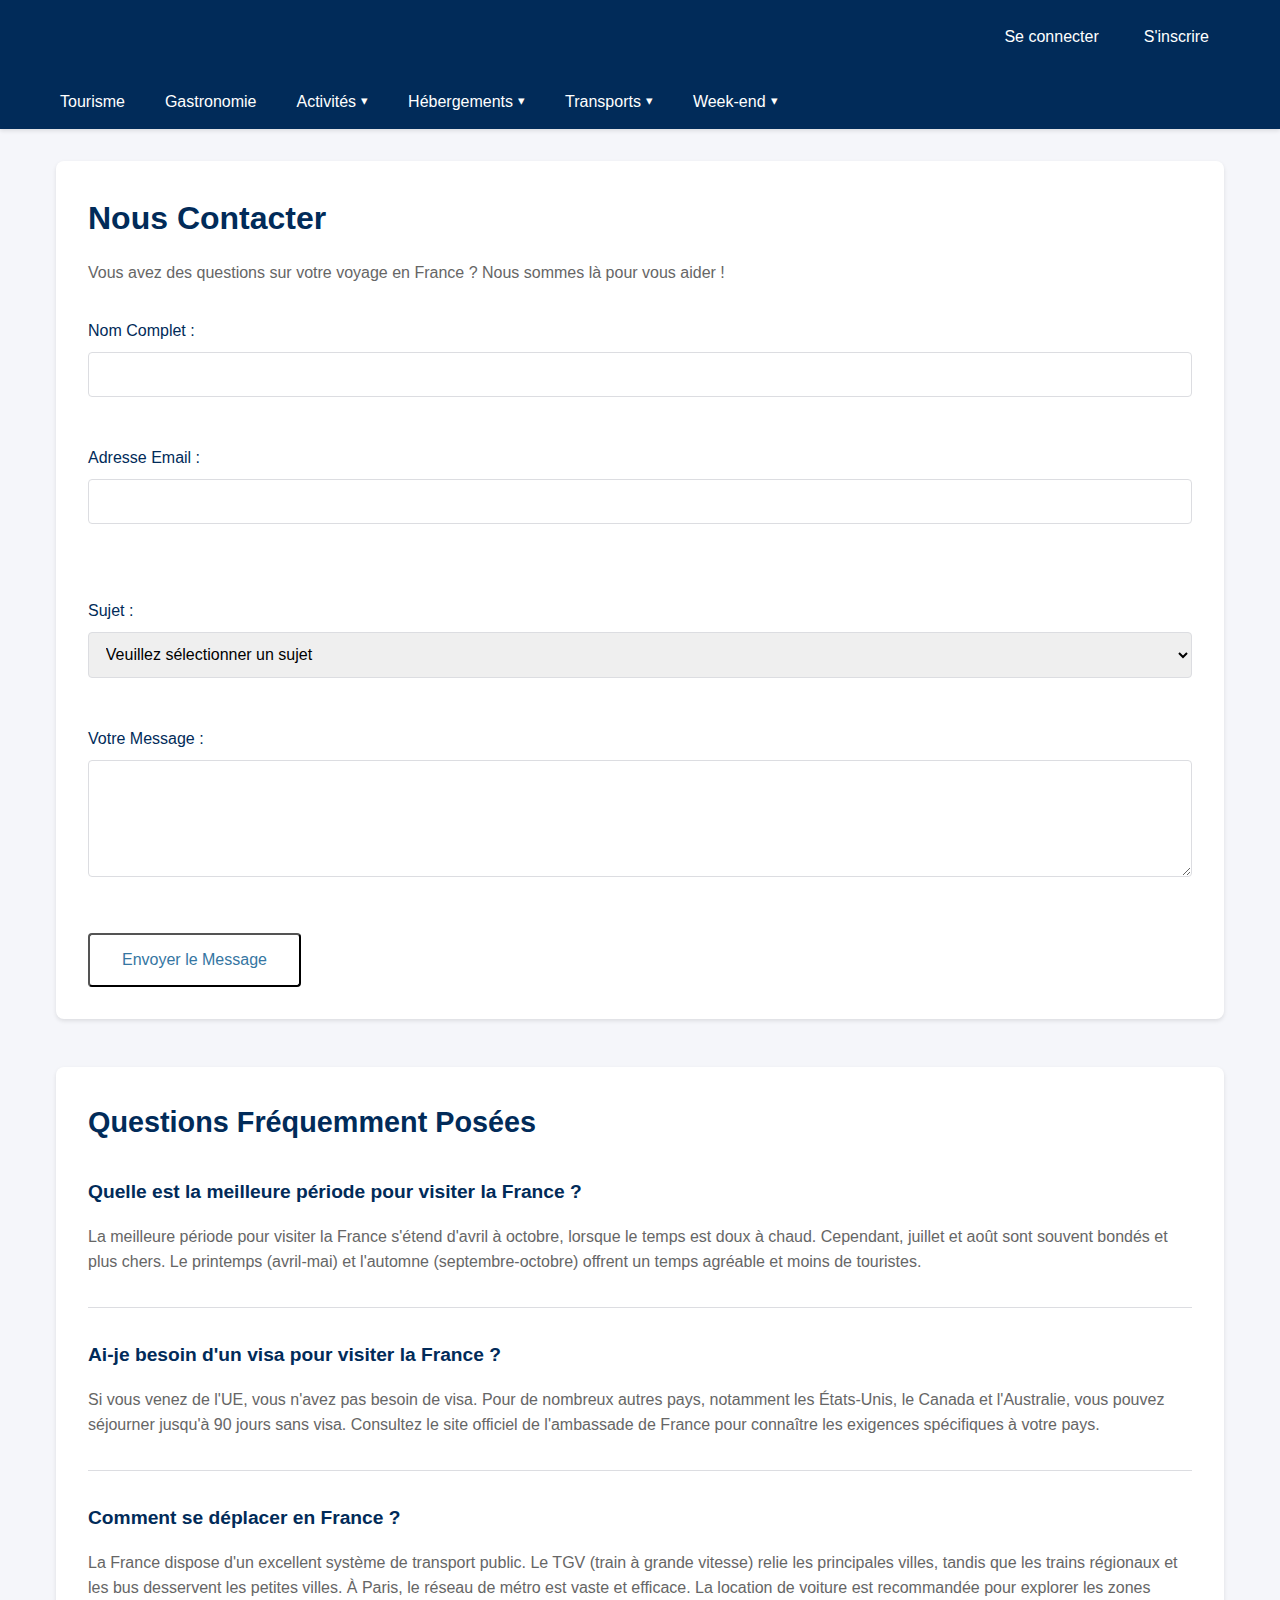
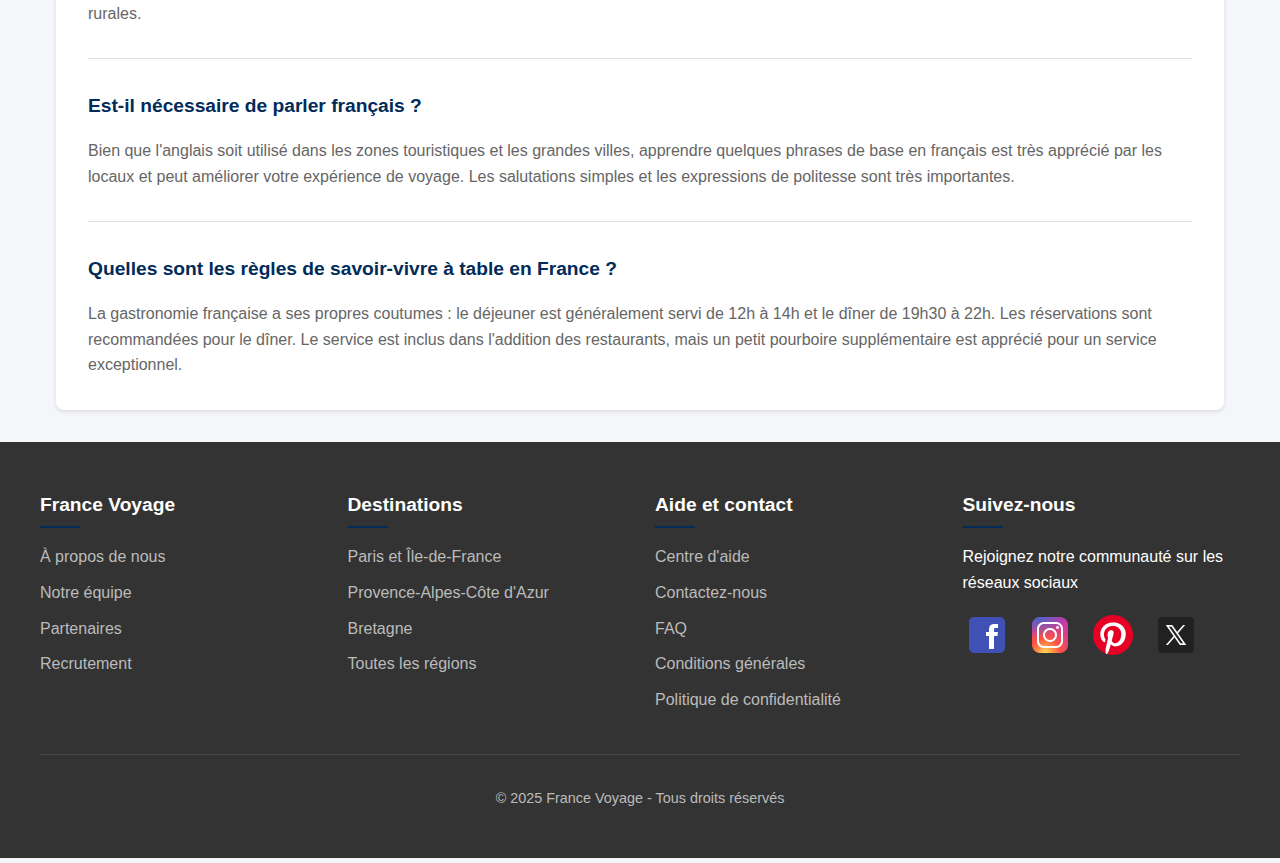
==== commit 0ff7a63c: "changment arialabel" ====
--- a/page/contact.html
+++ b/page/contact.html
@@ -17,7 +17,9 @@
     <header>
       <div class="top-header">
         <div class="logo">
-          <img src="https://www.france-voyage.com/visuals/layout/logo_name.svg" alt="" />
+          <a href="../" aria-hidden="true">
+            <img src="https://www.france-voyage.com/visuals/layout/logo_name.svg" alt="" />
+          </a>
         </div>
         <div class="nav-buttons">
           <a href="#" aria-label="Se connecter">Se connecter</a>
@@ -80,7 +82,7 @@
       </nav>
     </header>
     <main id="contenu-principal" role="main">
-      <section class="contact-form" aria-labelledby="titre-contact">
+      <section class="contact-form" aria-labelledby="Formulaire de contact">
         <h1 id="titre-contact">Nous Contacter</h1>
         <p>
           Vous avez des questions sur votre voyage en France ? Nous sommes là
--- a/css/contact.css
+++ b/css/contact.css
@@ -81,9 +81,9 @@
 
 button[type="submit"] {
   background-color: var(--secondary-color);
-  color: white;
+  color: #3576a2;
   padding: 1rem 2rem;
-  border: none;
+  /* border: none; */
   border-radius: 4px;
   font-size: 1rem;
   cursor: pointer;
@@ -91,7 +91,7 @@
 }
 
 button[type="submit"]:hover {
-  background-color: #2980b9;
+  background-color: #dcdcdc;
   transform: translateY(-1px);
 }
 
--- a/css/index.css
+++ b/css/index.css
@@ -37,8 +37,9 @@
     background-position: center;
     height: 800px;
     display: flex;
-    flex-direction: column;
-    justify-content: center;
+    flex-direction:row;
+    
+    justify-content: space-evenly;
     align-items: center;
     color: var(--white);
     text-align: center;
@@ -66,7 +67,21 @@
     border-radius: 8px;
     padding: 20px;
     box-shadow: 0 4px 8px rgba(0, 0, 0, 0.2);
-    
+    margin-left: 15%
+
+    
+}
+
+
+
+
+.carte{
+    margin-right:35%;
+}
+.carte img {
+    width: 400%;
+    height: 100%;
+    object-fit: cover;
 }
 
 .search-form {
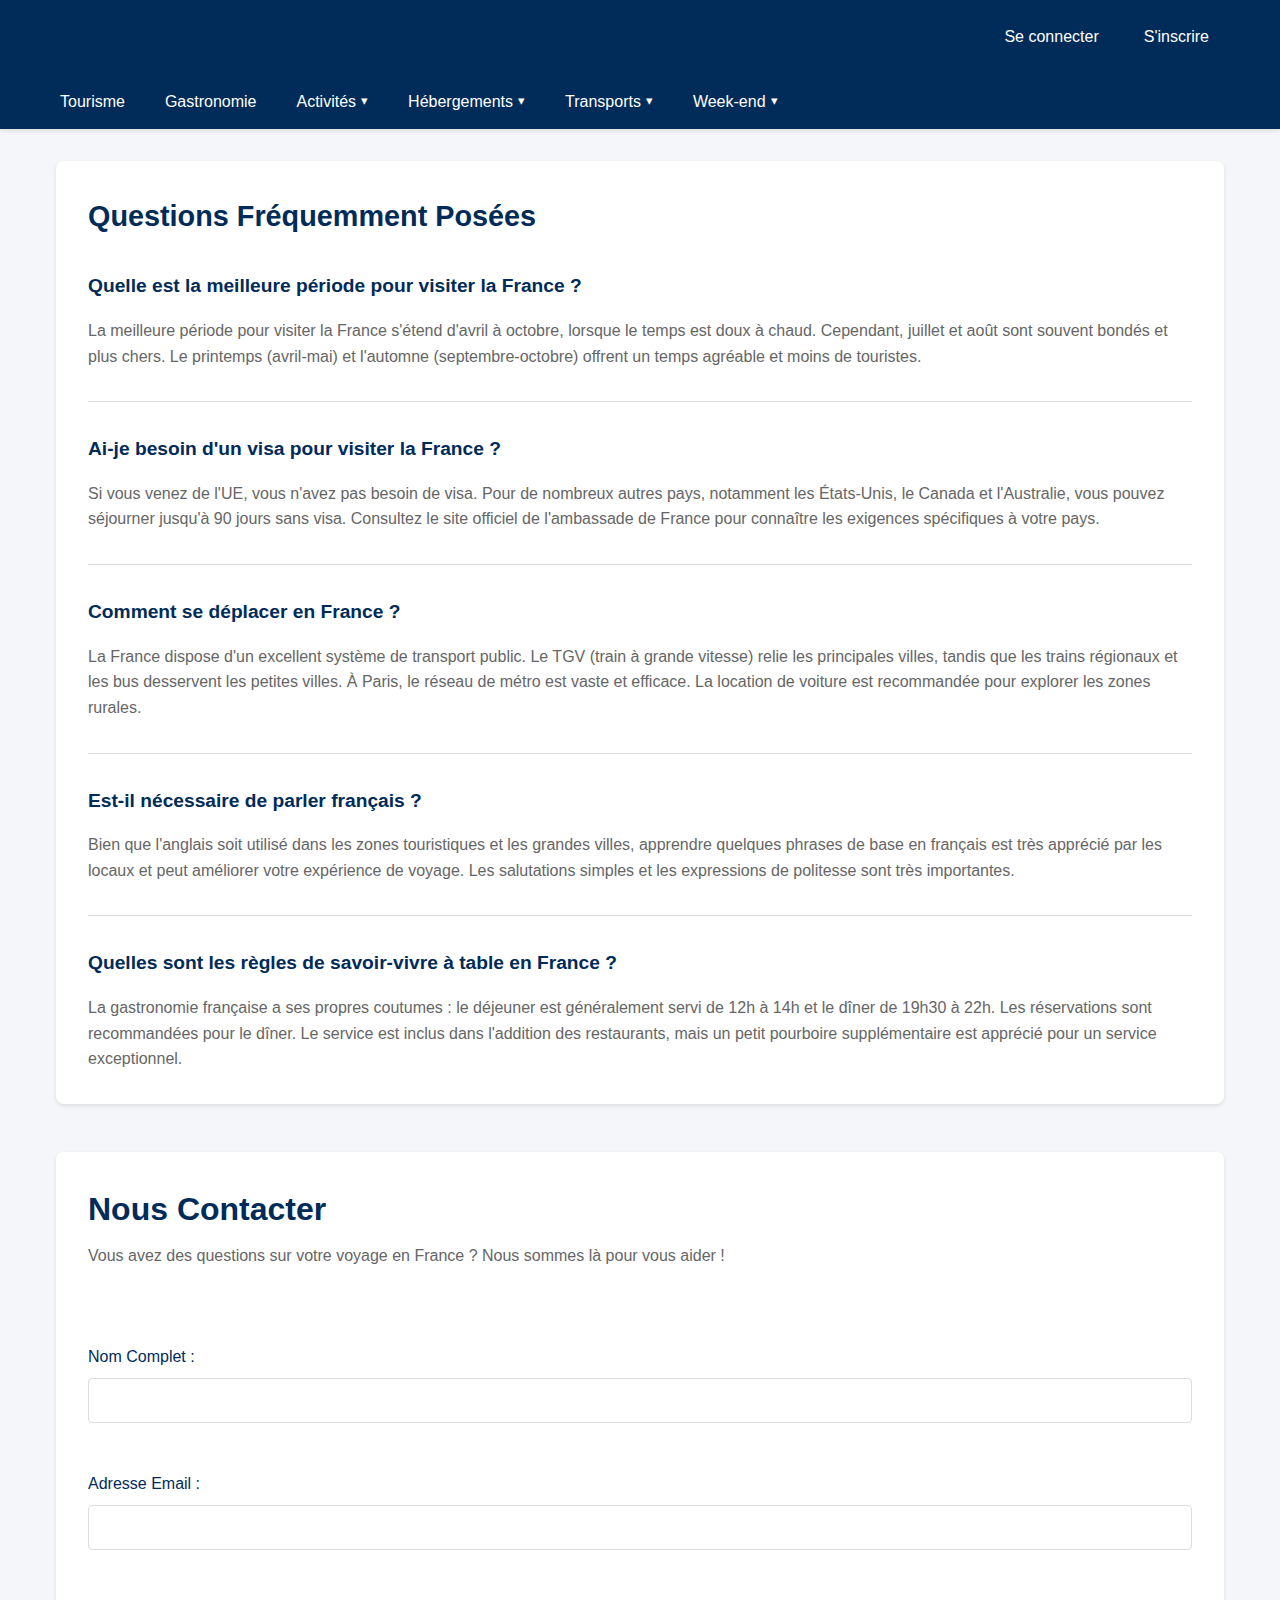
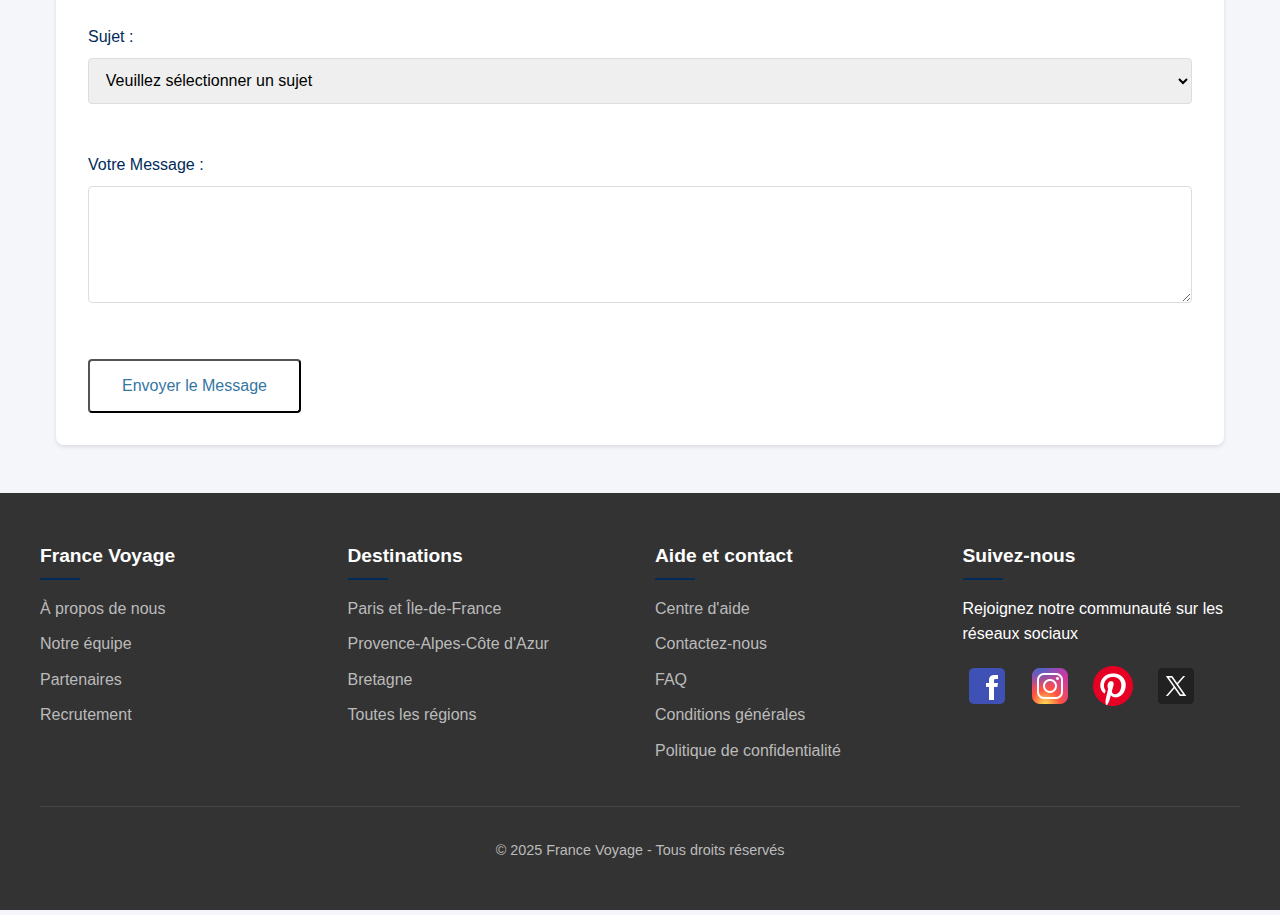
==== commit 7a0e32f3: "fix accessibilité" ====
--- a/page/contact.html
+++ b/page/contact.html
@@ -7,10 +7,10 @@
       name="description"
       content="Contactez-nous pour toutes vos questions sur le voyage en France. Trouvez des réponses aux questions fréquentes sur le tourisme français."
     />
-    <link rel="stylesheet"  href="../css/header.css" />
+    <link rel="stylesheet" href="../css/header.css" />
     <link rel="stylesheet" href="../css/contact.css" />
-    <link rel="stylesheet" href="../css/index.css">
-    <link rel="stylesheet" href="../css/footer.css">
+    <link rel="stylesheet" href="../css/index.css" />
+    <link rel="stylesheet" href="../css/footer.css" />
     <title>Nous Contacter | Guide de Voyage en France</title>
   </head>
   <body>
@@ -18,7 +18,10 @@
       <div class="top-header">
         <div class="logo">
           <a href="../" aria-hidden="true">
-            <img src="https://www.france-voyage.com/visuals/layout/logo_name.svg" alt="" />
+            <img
+              src="https://www.france-voyage.com/visuals/layout/logo_name.svg"
+              alt=""
+            />
           </a>
         </div>
         <div class="nav-buttons">
@@ -82,12 +85,79 @@
       </nav>
     </header>
     <main id="contenu-principal" role="main">
-      <section class="contact-form" aria-labelledby="Formulaire de contact">
-        <h1 id="titre-contact">Nous Contacter</h1>
-        <p>
-          Vous avez des questions sur votre voyage en France ? Nous sommes là
-          pour vous aider !
-        </p>
+      <section class="faq" aria-labelledby="titre-faq">
+        <h2 id="titre-faq">Questions Fréquemment Posées</h2>
+
+        <div class="faq-item" role="article">
+          <h3 id="faq-periode">
+            Quelle est la meilleure période pour visiter la France ?
+          </h3>
+          <p>
+            La meilleure période pour visiter la France s'étend d'avril à
+            octobre, lorsque le temps est doux à chaud. Cependant, juillet et
+            août sont souvent bondés et plus chers. Le printemps (avril-mai) et
+            l'automne (septembre-octobre) offrent un temps agréable et moins de
+            touristes.
+          </p>
+        </div>
+
+        <div class="faq-item" role="article">
+          <h3 id="faq-visa">Ai-je besoin d'un visa pour visiter la France ?</h3>
+          <p>
+            Si vous venez de l'UE, vous n'avez pas besoin de visa. Pour de
+            nombreux autres pays, notamment les États-Unis, le Canada et
+            l'Australie, vous pouvez séjourner jusqu'à 90 jours sans visa.
+            Consultez le site officiel de l'ambassade de France pour connaître
+            les exigences spécifiques à votre pays.
+          </p>
+        </div>
+
+        <div class="faq-item" role="article">
+          <h3 id="faq-transport">Comment se déplacer en France ?</h3>
+          <p>
+            La France dispose d'un excellent système de transport public. Le TGV
+            (train à grande vitesse) relie les principales villes, tandis que
+            les trains régionaux et les bus desservent les petites villes. À
+            Paris, le réseau de métro est vaste et efficace. La location de
+            voiture est recommandée pour explorer les zones rurales.
+          </p>
+        </div>
+
+        <div class="faq-item" role="article">
+          <h3 id="faq-langue">Est-il nécessaire de parler français ?</h3>
+          <p>
+            Bien que l'anglais soit utilisé dans les zones touristiques et les
+            grandes villes, apprendre quelques phrases de base en français est
+            très apprécié par les locaux et peut améliorer votre expérience de
+            voyage. Les salutations simples et les expressions de politesse sont
+            très importantes.
+          </p>
+        </div>
+
+        <div class="faq-item" role="article">
+          <h3 id="faq-repas">
+            Quelles sont les règles de savoir-vivre à table en France ?
+          </h3>
+          <p>
+            La gastronomie française a ses propres coutumes : le déjeuner est
+            généralement servi de 12h à 14h et le dîner de 19h30 à 22h. Les
+            réservations sont recommandées pour le dîner. Le service est inclus
+            dans l'addition des restaurants, mais un petit pourboire
+            supplémentaire est apprécié pour un service exceptionnel.
+          </p>
+        </div>
+      </section>
+
+      <section class="contact-form" aria-labelledby="titre-contact">
+        <h1 id="titre-contact">
+          Nous Contacter
+          <br />
+          <p>
+            Vous avez des questions sur votre voyage en France ? Nous sommes là
+            pour vous aider !
+          </p>
+          <br />
+        </h1>
         <form
           action="/submit-form"
           method="POST"
@@ -164,69 +234,6 @@
           </button>
         </form>
       </section>
-
-      <section class="faq" aria-labelledby="titre-faq">
-        <h2 id="titre-faq">Questions Fréquemment Posées</h2>
-
-        <div class="faq-item" role="article">
-          <h3 id="faq-periode">
-            Quelle est la meilleure période pour visiter la France ?
-          </h3>
-          <p>
-            La meilleure période pour visiter la France s'étend d'avril à
-            octobre, lorsque le temps est doux à chaud. Cependant, juillet et
-            août sont souvent bondés et plus chers. Le printemps (avril-mai) et
-            l'automne (septembre-octobre) offrent un temps agréable et moins de
-            touristes.
-          </p>
-        </div>
-
-        <div class="faq-item" role="article">
-          <h3 id="faq-visa">Ai-je besoin d'un visa pour visiter la France ?</h3>
-          <p>
-            Si vous venez de l'UE, vous n'avez pas besoin de visa. Pour de
-            nombreux autres pays, notamment les États-Unis, le Canada et
-            l'Australie, vous pouvez séjourner jusqu'à 90 jours sans visa.
-            Consultez le site officiel de l'ambassade de France pour connaître
-            les exigences spécifiques à votre pays.
-          </p>
-        </div>
-
-        <div class="faq-item" role="article">
-          <h3 id="faq-transport">Comment se déplacer en France ?</h3>
-          <p>
-            La France dispose d'un excellent système de transport public. Le TGV
-            (train à grande vitesse) relie les principales villes, tandis que
-            les trains régionaux et les bus desservent les petites villes. À
-            Paris, le réseau de métro est vaste et efficace. La location de
-            voiture est recommandée pour explorer les zones rurales.
-          </p>
-        </div>
-
-        <div class="faq-item" role="article">
-          <h3 id="faq-langue">Est-il nécessaire de parler français ?</h3>
-          <p>
-            Bien que l'anglais soit utilisé dans les zones touristiques et les
-            grandes villes, apprendre quelques phrases de base en français est
-            très apprécié par les locaux et peut améliorer votre expérience de
-            voyage. Les salutations simples et les expressions de politesse sont
-            très importantes.
-          </p>
-        </div>
-
-        <div class="faq-item" role="article">
-          <h3 id="faq-repas">
-            Quelles sont les règles de savoir-vivre à table en France ?
-          </h3>
-          <p>
-            La gastronomie française a ses propres coutumes : le déjeuner est
-            généralement servi de 12h à 14h et le dîner de 19h30 à 22h. Les
-            réservations sont recommandées pour le dîner. Le service est inclus
-            dans l'addition des restaurants, mais un petit pourboire
-            supplémentaire est apprécié pour un service exceptionnel.
-          </p>
-        </div>
-      </section>
     </main>
     <footer>
       <div class="footer-container">
@@ -266,7 +273,11 @@
           <h3>Aide et contact</h3>
           <ul class="footer-links">
             <li><a href="#" aria-label="Centre d'aide">Centre d'aide</a></li>
-            <li><a href="/page/contact.html" aria-label="Contactez-nous">Contactez-nous</a></li>
+            <li>
+              <a href="/page/contact.html" aria-label="Contactez-nous"
+                >Contactez-nous</a
+              >
+            </li>
             <li><a href="#" aria-label="FAQ">FAQ</a></li>
             <li>
               <a href="#" aria-label="Conditions générales"
--- a/css/contact.css
+++ b/css/contact.css
@@ -27,6 +27,14 @@
   padding: 0 1rem;
 }
 
+/* Style pour le paragraphe dans le h1 */
+#titre-contact p {
+  font-size: 1rem;
+  font-weight: normal;
+  color: #666;
+  margin: 0.5rem 0;
+}
+
 /* Contact Form Section */
 .contact-form {
   background: white;
@@ -34,6 +42,7 @@
   border-radius: 8px;
   box-shadow: var(--shadow);
   margin-bottom: 3rem;
+  margin-top: 2rem;
 }
 
 .contact-form h1 {
@@ -105,6 +114,7 @@
   padding: 2rem;
   border-radius: 8px;
   box-shadow: var(--shadow);
+  margin-bottom: 3rem;
 }
 
 .faq h2 {
@@ -135,8 +145,6 @@
   color: #666;
   margin: 0;
 }
-
-
 
 /* Responsive Design */
 @media (max-width: 768px) {
